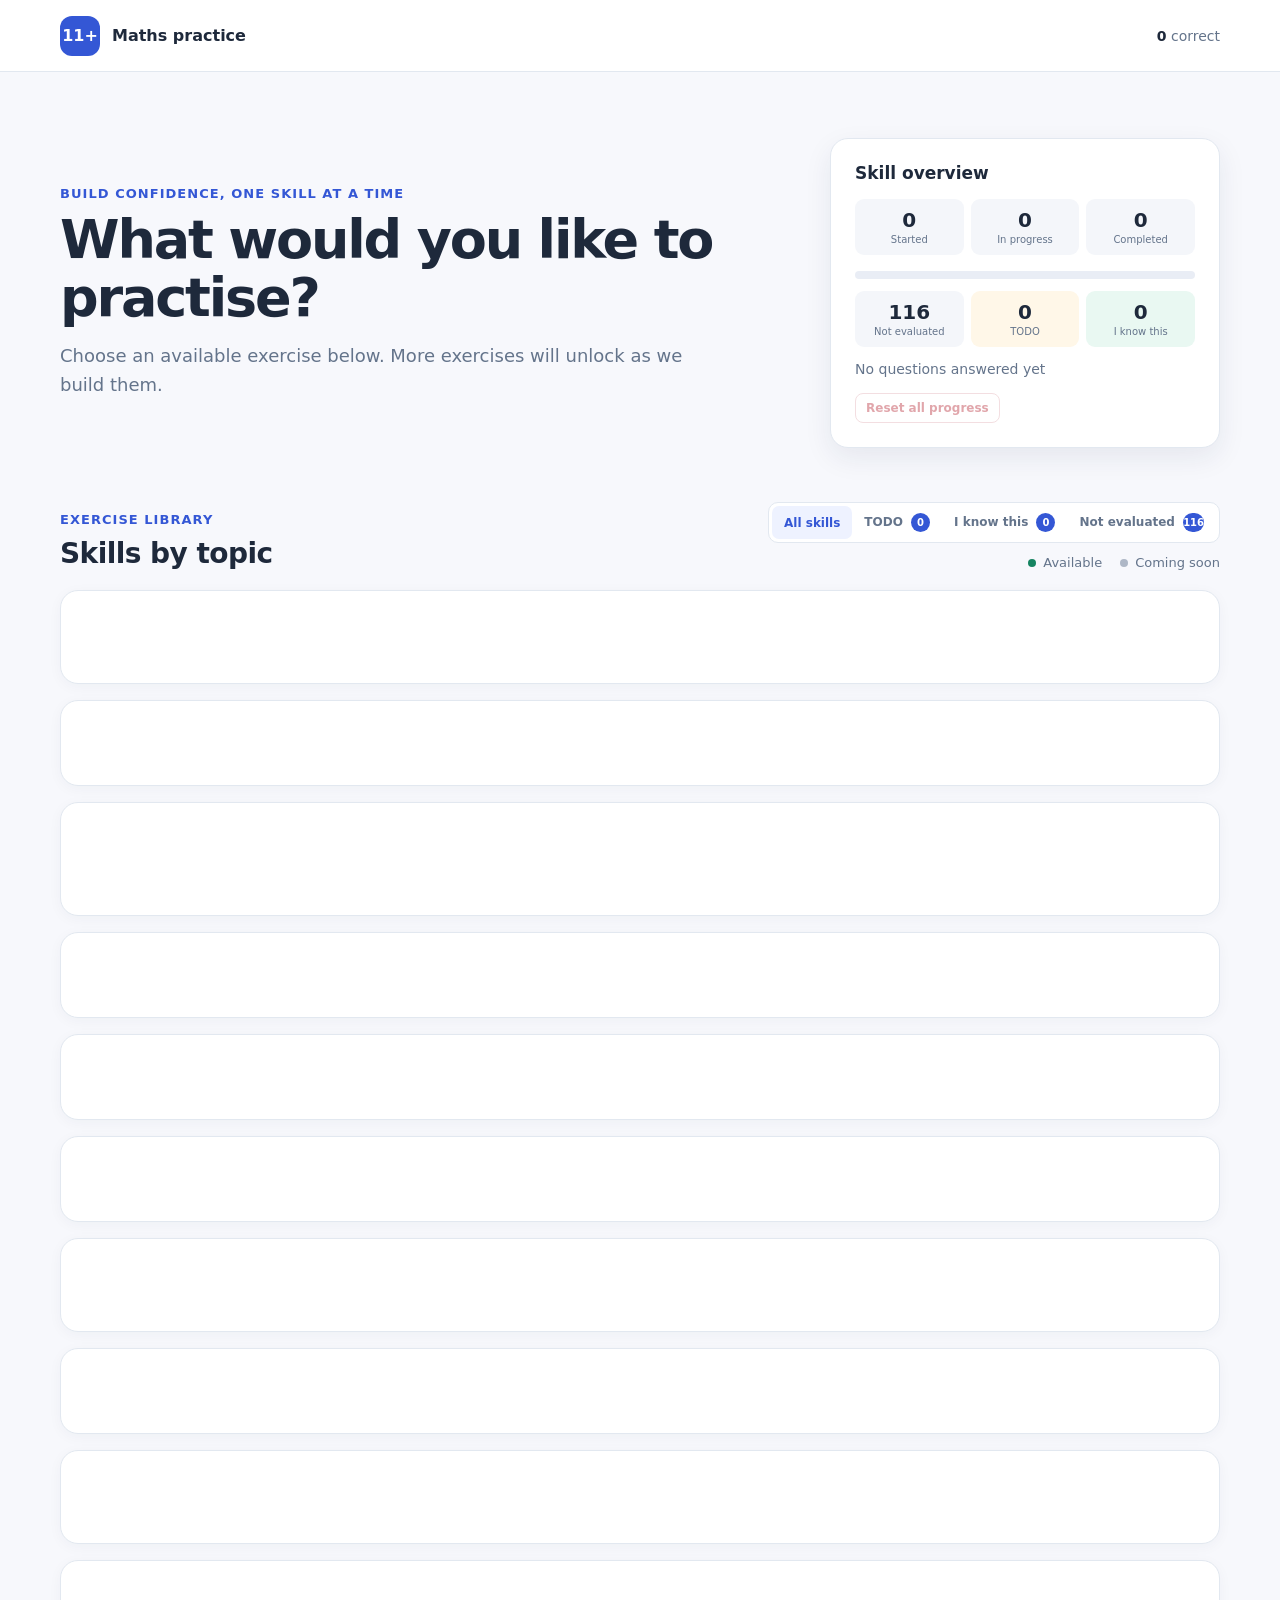
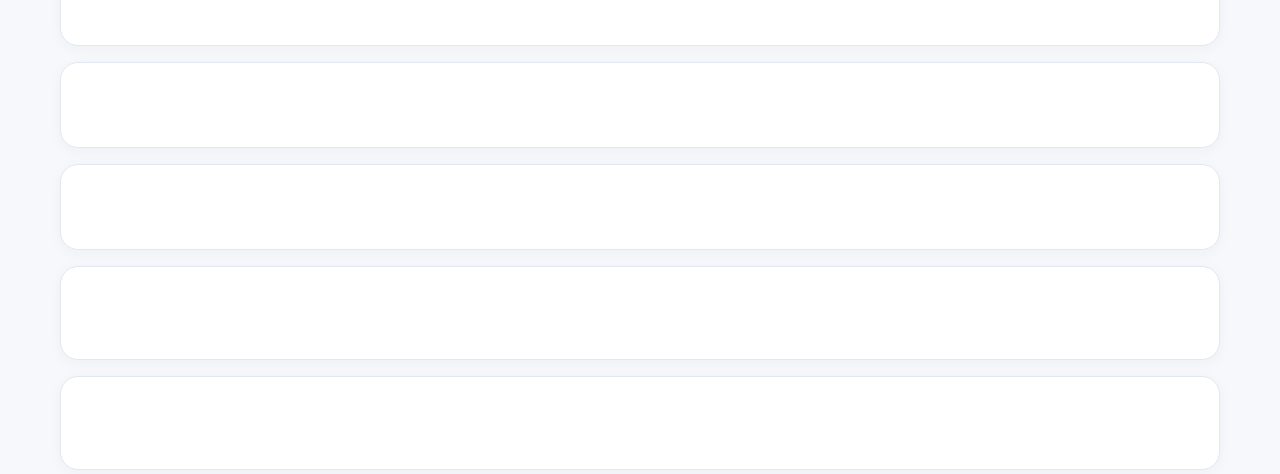
==== index.html @ 4a26121d "more layout" ====
<!doctype html>
<html lang="en">
  <head>
    <meta charset="UTF-8" />
    <meta name="viewport" content="width=device-width, initial-scale=1.0" />
    <meta name="description" content="Friendly, focused 11+ maths practice." />
    <title>Eleven Plus Maths</title>
    <link rel="stylesheet" href="styles.css" />
  </head>
  <body>
    <header class="site-header">
      <a class="brand" href="#" aria-label="Eleven Plus Maths home">
        <span class="brand-mark" aria-hidden="true">11+</span>
        <span>Maths practice</span>
      </a>
      <div class="header-score" aria-label="Your overall score">
        <span id="header-correct">0</span> correct
      </div>
    </header>

    <main id="catalogue-view">
      <section class="hero">
        <div>
          <p class="eyebrow">Build confidence, one skill at a time</p>
          <h1>What would you like to practise?</h1>
          <p class="hero-copy">Choose an available exercise below. More exercises will unlock as we build them.</p>
        </div>
        <div class="progress-panel" aria-label="Overall skill summary">
          <h2>Skill overview</h2>
          <div class="summary-grid practice-summary">
            <span><strong id="skills-started">0</strong><small>Started</small></span>
            <span><strong id="skills-in-progress">0</strong><small>In progress</small></span>
            <span><strong id="skills-completed">0</strong><small>Completed</small></span>
          </div>
          <div class="progress-track"><span id="overall-progress"></span></div>
          <div class="summary-grid evaluation-summary">
            <span><strong id="skills-not-evaluated">0</strong><small>Not evaluated</small></span>
            <span><strong id="skills-todo">0</strong><small>TODO</small></span>
            <span><strong id="skills-known">0</strong><small>I know this</small></span>
          </div>
          <p id="question-summary">No questions answered yet</p>
          <button id="reset-all-button" class="reset-button reset-all" type="button">Reset all progress</button>
        </div>
      </section>

      <section class="catalogue-heading">
        <div>
          <p class="eyebrow">Exercise library</p>
          <h2>Skills by topic</h2>
        </div>
        <div class="catalogue-tools">
          <div class="skill-filter" role="group" aria-label="Filter skills">
            <button class="active" data-filter="all" type="button">All skills</button>
            <button data-filter="todo" type="button">TODO <span id="todo-count">0</span></button>
            <button data-filter="known" type="button">I know this <span id="known-count">0</span></button>
            <button data-filter="unmarked" type="button">Not evaluated <span id="unmarked-count">0</span></button>
          </div>
          <div class="legend" aria-label="Exercise status key">
            <span><i class="dot active"></i> Available</span>
            <span><i class="dot inactive"></i> Coming soon</span>
          </div>
        </div>
      </section>

      <div id="topic-list" class="topic-list" aria-live="polite">
        <p class="loading">Loading exercises…</p>
      </div>
    </main>

    <main id="diagnostic-view" class="practice-view" hidden>
      <button id="diagnostic-exit-button" class="back-button" type="button">← Exit skills check</button>
      <section class="practice-shell diagnostic-shell" data-difficulty="hard">
        <div class="diagnostic-test-header">
          <div>
            <p class="eyebrow">Maths skills check</p>
            <h1 id="diagnostic-topic-title"></h1>
          </div>
          <strong id="diagnostic-overall-progress"></strong>
        </div>
        <div class="progress-track diagnostic-progress"><span id="diagnostic-progress-bar"></span></div>
        <div class="diagnostic-section-meta">
          <span id="diagnostic-section-progress"></span>
          <button id="diagnostic-skip-section" class="text-button" type="button">Finish topic early →</button>
        </div>
        <div id="diagnostic-question-card" class="question-card">
          <p id="diagnostic-skill-name" class="question-label"></p>
          <h2 id="diagnostic-question-prompt"></h2>
          <div id="diagnostic-question-visual" class="question-visual" hidden></div>
          <div id="diagnostic-answer-options" class="answer-options"></div>
          <fieldset class="diagnostic-evaluation">
            <legend>My assessment</legend>
            <label><input type="radio" name="diagnostic-evaluation" value="unmarked"> Not evaluated</label>
            <label><input type="radio" name="diagnostic-evaluation" value="todo"> I need to practise this</label>
            <label><input type="radio" name="diagnostic-evaluation" value="known"> I know this already</label>
          </fieldset>
          <div id="diagnostic-feedback" class="feedback" role="status" aria-live="polite" hidden></div>
          <div class="diagnostic-question-actions">
            <button id="diagnostic-skip-question" class="secondary-button" type="button">Skip question</button>
            <button id="diagnostic-next-question" class="primary-button" type="button" hidden>Next question →</button>
          </div>
        </div>
        <div id="diagnostic-complete" class="diagnostic-complete" hidden>
          <p class="eyebrow">Skills check complete</p>
          <h2>Now you know what to work on.</h2>
          <p id="diagnostic-result-summary"></p>
          <button id="diagnostic-finish-button" class="primary-button" type="button">View this topic →</button>
        </div>
      </section>
    </main>

    <main id="practice-view" class="practice-view" hidden>
      <button id="back-button" class="back-button" type="button">← All exercises</button>
      <section class="practice-shell">
        <div class="practice-meta">
          <div class="practice-context">
            <span id="practice-topic" class="topic-pill"></span>
            <span id="difficulty-indicator" class="difficulty-indicator" aria-label="Current difficulty">
              <i></i><i></i><i></i>
            </span>
          </div>
          <span id="practice-score"></span>
        </div>
        <h1 id="practice-title"></h1>
        <div class="skill-progress" aria-label="Skill completion progress">
          <div class="skill-progress-label">
            <strong>Skill progress</strong>
            <span id="practice-points">0 / 100 points</span>
          </div>
          <div class="skill-progress-track">
            <span id="practice-progress-bar"></span>
          </div>
        </div>
        <div class="question-card">
          <p class="question-label">Choose one answer</p>
          <h2 id="question-prompt"></h2>
          <div id="question-visual" class="question-visual" hidden></div>
          <div id="answer-options" class="answer-options"></div>
          <div id="feedback" class="feedback" role="status" aria-live="polite" hidden></div>
          <button id="next-button" class="primary-button" type="button" hidden>Next question →</button>
        </div>
      </section>
    </main>

    <dialog id="archetype-dialog" class="archetype-dialog" aria-labelledby="archetype-dialog-title">
      <div class="dialog-header">
        <div>
          <p class="eyebrow">Developer view</p>
          <h2 id="archetype-dialog-title">Question types</h2>
          <p id="archetype-dialog-description"></p>
        </div>
        <button id="close-dialog" class="close-button" type="button" aria-label="Close question types">×</button>
      </div>
      <div id="archetype-list" class="archetype-list"></div>
    </dialog>

    <template id="topic-template">
      <section class="topic-section">
        <button class="topic-header" type="button" aria-expanded="false">
          <span class="topic-icon" aria-hidden="true"></span>
          <span class="topic-heading"><strong></strong><small></small></span>
          <span class="topic-count"></span>
          <span class="chevron" aria-hidden="true">⌃</span>
        </button>
        <div class="topic-content">
          <div class="topic-dashboard">
            <div class="topic-summary" aria-label="Topic skill summary"></div>
            <div class="topic-test-controls">
              <label>Difficulty
                <select class="topic-test-difficulty">
                  <option value="hard" selected>Hard</option>
                  <option value="medium">Medium</option>
                  <option value="easy">Easy</option>
                </select>
              </label>
              <button class="topic-test-button" type="button">Check this topic →</button>
            </div>
          </div>
          <div class="exercise-grid"></div>
        </div>
      </section>
    </template>

    <script type="module" src="app.js"></script>
  </body>
</html>
---- styles.css ----
:root {
  --ink: #1e293b;
  --muted: #64748b;
  --line: #e2e8f0;
  --paper: #ffffff;
  --background: #f7f8fc;
  --blue: #3457d5;
  --blue-dark: #2947b8;
  --blue-pale: #eef2ff;
  --green: #168461;
  --green-pale: #e9f8f2;
  --amber: #a75d09;
  --amber-pale: #fff7e8;
  --red: #bd3b47;
  --shadow: 0 10px 28px rgba(28, 42, 76, 0.08);
}

* { box-sizing: border-box; }

body {
  margin: 0;
  color: var(--ink);
  background: var(--background);
  font-family: Inter, ui-sans-serif, system-ui, -apple-system, BlinkMacSystemFont, "Segoe UI", sans-serif;
}

button { font: inherit; }

.site-header {
  height: 72px;
  padding: 0 max(24px, calc((100% - 1160px) / 2));
  display: flex;
  align-items: center;
  justify-content: space-between;
  background: var(--paper);
  border-bottom: 1px solid var(--line);
}

.brand { display: flex; align-items: center; gap: 12px; color: var(--ink); text-decoration: none; font-weight: 750; }
.brand-mark { display: grid; place-items: center; width: 40px; height: 40px; border-radius: 12px; background: var(--blue); color: white; }
.header-score { color: var(--muted); font-size: 14px; }
.header-score span { color: var(--ink); font-weight: 750; }

#catalogue-view, .practice-view { width: min(1160px, calc(100% - 40px)); margin: 0 auto; }

.hero { display: grid; grid-template-columns: 1fr 390px; gap: 54px; padding: 66px 0 54px; align-items: center; }
.eyebrow { margin: 0 0 10px; color: var(--blue); font-weight: 750; font-size: 13px; letter-spacing: .08em; text-transform: uppercase; }
h1, h2, p { margin-top: 0; }
.hero h1 { margin-bottom: 16px; max-width: 700px; font-size: clamp(36px, 5vw, 54px); line-height: 1.06; letter-spacing: -.04em; }
.hero-copy { margin-bottom: 0; max-width: 650px; color: var(--muted); font-size: 18px; line-height: 1.6; }

.progress-panel { padding: 24px; background: var(--paper); border: 1px solid var(--line); border-radius: 18px; box-shadow: var(--shadow); }
.progress-panel h2 { margin-bottom: 16px; font-size: 17px; }
.summary-grid { display: grid; grid-template-columns: repeat(3, 1fr); gap: 7px; }
.summary-grid span { min-width: 0; padding: 9px 5px; display: grid; gap: 2px; text-align: center; border-radius: 9px; background: #f4f6fa; }
.summary-grid strong { font-size: 20px; }
.summary-grid small { color: var(--muted); font-size: 10px; line-height: 1.2; }
.evaluation-summary { margin: 12px 0 14px; }
.evaluation-summary span:nth-child(2) { background: var(--amber-pale); }
.evaluation-summary span:nth-child(3) { background: var(--green-pale); }
.progress-number { display: flex; align-items: baseline; gap: 8px; }
.progress-number strong { font-size: 32px; }
.progress-number span, .progress-panel p { color: var(--muted); font-size: 14px; }
.progress-track { height: 8px; margin: 16px 0 12px; overflow: hidden; background: #e9edf5; border-radius: 99px; }
.progress-track span { display: block; width: 0; height: 100%; background: var(--blue); border-radius: inherit; transition: width .3s ease; }
.progress-panel p { margin: 0; }
.reset-button { padding: 7px 10px; border: 1px solid #e6b8bd; border-radius: 8px; color: var(--red); background: white; font-size: 12px; font-weight: 700; cursor: pointer; }
.reset-button:hover:not(:disabled) { border-color: var(--red); background: #fff1f2; }
.reset-button:disabled { opacity: .45; cursor: not-allowed; }
.reset-all { margin-top: 16px; }

.catalogue-heading { display: flex; justify-content: space-between; align-items: end; padding-bottom: 20px; }
.catalogue-heading h2 { margin: 0; font-size: 28px; letter-spacing: -.02em; }
.catalogue-tools { display: grid; justify-items: end; gap: 12px; }
.skill-filter { display: flex; padding: 3px; border: 1px solid var(--line); border-radius: 10px; background: white; }
.skill-filter button { padding: 7px 12px; border: 0; border-radius: 7px; color: var(--muted); background: transparent; font-size: 12px; font-weight: 750; cursor: pointer; }
.skill-filter button.active { color: var(--blue); background: var(--blue-pale); }
.skill-filter span { display: inline-grid; min-width: 19px; height: 19px; margin-left: 4px; place-items: center; border-radius: 99px; color: white; background: var(--blue); font-size: 10px; }
.legend { display: flex; gap: 18px; color: var(--muted); font-size: 13px; }
.legend span { display: flex; gap: 7px; align-items: center; }
.dot { width: 8px; height: 8px; border-radius: 50%; }
.dot.active { background: var(--green); }
.dot.inactive { background: #aeb7c6; }

.topic-list { display: grid; gap: 16px; padding-bottom: 72px; }
.topic-section { overflow: hidden; content-visibility: auto; contain-intrinsic-size: auto 420px; background: var(--paper); border: 1px solid var(--line); border-radius: 18px; box-shadow: 0 3px 14px rgba(28, 42, 76, .04); }
.topic-header { width: 100%; min-height: 84px; padding: 18px 22px; border: 0; display: grid; grid-template-columns: 46px 1fr auto 24px; gap: 14px; align-items: center; text-align: left; color: inherit; background: transparent; cursor: pointer; }
.topic-header:hover { background: #fbfcff; }
.topic-icon { display: grid; place-items: center; width: 44px; height: 44px; border-radius: 13px; background: var(--topic-pale); color: var(--topic-color); font-weight: 800; }
.topic-heading { display: grid; gap: 4px; }
.topic-heading strong { font-size: 17px; }
.topic-heading small { color: var(--muted); white-space: nowrap; text-overflow: ellipsis; overflow: hidden; max-width: 700px; }
.topic-count { padding: 6px 10px; border-radius: 99px; color: var(--muted); background: #f1f4f8; font-size: 12px; font-weight: 700; }
.chevron { color: var(--muted); transition: transform .2s; }
.topic-header[aria-expanded="false"] .chevron { transform: rotate(180deg); }
.topic-header[aria-expanded="false"] + .topic-content { display: none; }

.topic-dashboard { margin: 0 22px 16px 82px; padding: 14px; display: flex; justify-content: space-between; gap: 18px; align-items: center; border: 1px solid var(--line); border-radius: 12px; background: #fafbfe; }
.topic-summary { flex: 1; display: grid; grid-template-columns: repeat(6, minmax(62px, 1fr)); gap: 6px; }
.topic-summary span { padding: 7px 4px; display: grid; gap: 2px; text-align: center; border-radius: 8px; background: white; }
.topic-summary strong { font-size: 17px; }
.topic-summary small { color: var(--muted); font-size: 9px; line-height: 1.15; }
.topic-test-controls { flex: 0 0 auto; display: flex; align-items: end; gap: 8px; }
.topic-test-controls label { display: grid; gap: 3px; color: var(--muted); font-size: 10px; font-weight: 750; }
.topic-test-difficulty { padding: 8px 28px 8px 9px; border: 1px solid var(--line); border-radius: 8px; color: var(--ink); background: white; font: inherit; font-size: 12px; }
.topic-test-button { padding: 9px 12px; border: 0; border-radius: 8px; color: white; background: var(--blue); font-size: 12px; font-weight: 800; cursor: pointer; }
.topic-test-button:hover:not(:disabled) { background: var(--blue-dark); }
.topic-test-button:disabled { opacity: .45; cursor: not-allowed; }

.exercise-grid { display: grid; grid-template-columns: repeat(2, minmax(0, 1fr)); gap: 12px; padding: 4px 22px 22px 82px; }
.exercise-card { width: 100%; min-height: 126px; padding: 18px; position: relative; border: 1px solid var(--line); border-radius: 14px; background: var(--paper); text-align: left; }
.exercise-card.available { border-color: #bfcaf5; background: linear-gradient(145deg, white, #f7f8ff); }
.exercise-card.available:hover { transform: translateY(-2px); border-color: var(--blue); box-shadow: 0 8px 20px rgba(52, 87, 213, .10); }
.exercise-card.inactive { color: #7d8796; background: #fafbfc; }
.exercise-card h3 { margin: 8px 34px 7px 0; font-size: 16px; }
.exercise-card p { margin: 0; color: var(--muted); font-size: 13px; line-height: 1.45; }
.card-progress { margin-top: 15px; }
.card-progress-label { display: flex; justify-content: space-between; margin-bottom: 6px; color: var(--muted); font-size: 11px; font-weight: 700; }
.card-progress-track, .skill-progress-track { height: 7px; overflow: hidden; border-radius: 99px; background: #e6eaf2; }
.card-progress-track span, .skill-progress-track span { display: block; height: 100%; border-radius: inherit; background: var(--blue); transition: width .3s ease; }
.exercise-card.completed .card-progress-track span { background: var(--green); }
.exercise-card.todo { border-color: #e7b35f; box-shadow: inset 4px 0 #d58b1d; }
.exercise-card.known { border-color: #8dd5bd; box-shadow: inset 4px 0 var(--green); }
.status { display: inline-flex; padding: 4px 8px; border-radius: 99px; font-size: 11px; font-weight: 800; letter-spacing: .02em; text-transform: uppercase; }
.status.not_attempted { color: var(--blue); background: var(--blue-pale); }
.status.in_progress { color: var(--amber); background: var(--amber-pale); }
.status.done, .status.mastered { color: var(--green); background: var(--green-pale); }
.status.inactive { color: #778190; background: #edf0f4; }
.card-arrow, .lock { position: absolute; right: 18px; top: 18px; color: var(--blue); font-weight: 800; }
.lock { color: #a2abb7; }
.card-actions { display: flex; flex-wrap: wrap; gap: 8px; margin-top: 15px; }
.card-action { padding: 8px 11px; border: 1px solid var(--line); border-radius: 9px; color: var(--muted); background: white; font-size: 12px; font-weight: 750; cursor: pointer; }
.card-action:hover { color: var(--blue); border-color: var(--blue); }
.card-action.practice { color: white; border-color: var(--blue); background: var(--blue); }
.card-action.practice:hover { color: white; background: var(--blue-dark); }
.card-action.reset { color: var(--red); border-color: #e6b8bd; }
.card-action.reset:hover:not(:disabled) { color: var(--red); border-color: var(--red); background: #fff1f2; }
.card-action.todo-action.selected { color: #8a4c05; border-color: #e7b35f; background: var(--amber-pale); }
.card-action.known-action.selected { color: var(--green); border-color: #8dd5bd; background: var(--green-pale); }
.card-action:disabled { opacity: .45; cursor: not-allowed; }

.practice-view { padding: 40px 0 80px; }
.back-button { padding: 8px 0; color: var(--muted); background: none; border: 0; cursor: pointer; }
.back-button:hover { color: var(--blue); }
.practice-shell { --difficulty-color: var(--green); width: min(720px, 100%); margin: 30px auto; }
.practice-meta { display: flex; justify-content: space-between; align-items: center; color: var(--muted); font-size: 14px; }
.practice-context { display: flex; align-items: center; gap: 10px; }
.topic-pill { padding: 6px 10px; border-radius: 99px; color: var(--difficulty-color); background: color-mix(in srgb, var(--difficulty-color) 11%, white); font-weight: 700; }
.difficulty-indicator { display: flex; gap: 4px; align-items: end; height: 18px; }
.difficulty-indicator i { display: block; width: 6px; border-radius: 4px; background: #dce1e9; }
.difficulty-indicator i:nth-child(1) { height: 7px; }
.difficulty-indicator i:nth-child(2) { height: 11px; }
.difficulty-indicator i:nth-child(3) { height: 16px; }
.difficulty-indicator[data-level="easy"] i:nth-child(1),
.difficulty-indicator[data-level="medium"] i:nth-child(-n+2),
.difficulty-indicator[data-level="hard"] i { background: var(--difficulty-color); }
.practice-shell[data-difficulty="easy"] { --difficulty-color: #168461; }
.practice-shell[data-difficulty="medium"] { --difficulty-color: #c06a18; }
.practice-shell[data-difficulty="hard"] { --difficulty-color: #8b4abb; }
.practice-shell > h1 { margin: 14px 0 24px; font-size: 36px; letter-spacing: -.03em; }
.skill-progress { margin: -8px 0 24px; padding: 18px 20px; border: 1px solid var(--line); border-radius: 14px; background: white; }
.skill-progress-label { display: flex; justify-content: space-between; margin-bottom: 10px; font-size: 14px; }
.skill-progress-label span { color: var(--muted); }
.skill-progress-track { height: 10px; }
.skill-progress-track span { width: 0; background: var(--difficulty-color); }
.question-card { padding: clamp(24px, 5vw, 42px); background: white; border: 1px solid var(--line); border-top: 4px solid var(--difficulty-color); border-radius: 22px; box-shadow: var(--shadow); }
.question-label { color: var(--muted); font-size: 12px; font-weight: 800; letter-spacing: .08em; text-transform: uppercase; }
.question-card h2 { margin: 10px 0 28px; font-size: clamp(23px, 4vw, 31px); line-height: 1.35; }
.question-visual { margin: -4px 0 28px; padding: 16px 12px 8px; overflow-x: auto; border: 1px solid var(--line); border-radius: 14px; background: #fbfcff; }
.question-visual svg { display: block; width: 100%; min-width: 480px; height: auto; }
.visual-table { width: 100%; border-collapse: collapse; color: var(--ink); background: white; }
.visual-table th, .visual-table td { padding: 10px 12px; border: 1px solid #cfd7e5; text-align: center; }
.visual-table th { color: #263758; background: #eef2ff; font-weight: 800; }
.pictogram { display: grid; gap: 10px; padding: 4px 8px; }
.pictogram-row { display: grid; grid-template-columns: minmax(90px, 1fr) 3fr; align-items: center; gap: 14px; }
.pictogram-row span { color: var(--blue); font-size: 23px; letter-spacing: 5px; }
.pictogram-key { margin: 5px 0 0; color: var(--muted); font-size: 13px; }
.answer-options { display: grid; gap: 10px; }
.answer-button { width: 100%; padding: 15px 17px; display: flex; align-items: center; gap: 14px; text-align: left; color: var(--ink); border: 1px solid var(--line); border-radius: 12px; background: white; cursor: pointer; }
.answer-button:hover:not(:disabled) { border-color: var(--blue); background: var(--blue-pale); }
.answer-letter { display: grid; flex: 0 0 30px; height: 30px; place-items: center; border-radius: 8px; background: #f0f3f8; font-weight: 800; font-size: 13px; }
.answer-button.correct { border-color: var(--green); background: var(--green-pale); }
.answer-button.wrong { border-color: var(--red); background: #fff1f2; }
.feedback { margin-top: 20px; padding: 14px 16px; border-radius: 11px; font-weight: 700; }
.feedback.correct { color: var(--green); background: var(--green-pale); }
.feedback.wrong { color: var(--red); background: #fff1f2; }
.primary-button { width: 100%; margin-top: 14px; padding: 15px; border: 0; border-radius: 11px; color: white; background: var(--blue); font-weight: 800; cursor: pointer; }
.primary-button:hover { background: var(--blue-dark); }
.secondary-button, .text-button { border: 1px solid var(--line); color: var(--muted); background: white; font-weight: 750; cursor: pointer; }
.secondary-button { width: 100%; margin-top: 14px; padding: 14px; border-radius: 11px; }
.secondary-button:hover, .text-button:hover { color: var(--blue); border-color: var(--blue); }
.text-button { padding: 7px 9px; border-radius: 8px; font-size: 12px; }
.diagnostic-test-header { margin: 14px 0 8px; display: flex; justify-content: space-between; align-items: end; }
.diagnostic-test-header h1 { margin: 0; font-size: 34px; }
.diagnostic-test-header > strong { color: var(--muted); font-size: 14px; }
.diagnostic-progress { margin: 16px 0 10px; }
.diagnostic-section-meta { margin-bottom: 22px; display: flex; justify-content: space-between; align-items: center; color: var(--muted); font-size: 13px; }
.diagnostic-evaluation { margin-top: 18px; padding: 13px 15px; display: flex; flex-wrap: wrap; gap: 10px 18px; border: 1px solid var(--line); border-radius: 11px; color: var(--muted); background: #fafbfc; }
.diagnostic-evaluation legend { padding: 0 5px; color: var(--ink); font-size: 12px; font-weight: 800; }
.diagnostic-evaluation label { display: flex; align-items: center; gap: 6px; cursor: pointer; font-size: 13px; }
.diagnostic-evaluation input { accent-color: var(--blue); }
.diagnostic-question-actions .primary-button { margin-top: 14px; }
.diagnostic-complete { padding: 42px; text-align: center; border: 1px solid var(--line); border-radius: 20px; background: white; box-shadow: var(--shadow); }
.diagnostic-complete p:not(.eyebrow) { color: var(--muted); line-height: 1.6; }
.error, .loading, .empty-filter { padding: 30px; color: var(--muted); text-align: center; }
.empty-filter { border: 1px dashed #cbd4e2; border-radius: 14px; background: white; }

.archetype-dialog { width: min(720px, calc(100% - 28px)); max-height: min(760px, calc(100vh - 40px)); padding: 0; color: var(--ink); border: 0; border-radius: 20px; box-shadow: 0 24px 80px rgba(16, 24, 40, .25); }
.archetype-dialog::backdrop { background: rgba(20, 29, 48, .55); backdrop-filter: blur(3px); }
.dialog-header { padding: 26px 28px 22px; display: flex; justify-content: space-between; gap: 20px; border-bottom: 1px solid var(--line); }
.dialog-header h2 { margin-bottom: 7px; font-size: 26px; }
.dialog-header p:last-child { margin: 0; color: var(--muted); }
.close-button { flex: 0 0 38px; height: 38px; border: 1px solid var(--line); border-radius: 10px; color: var(--muted); background: white; font-size: 25px; line-height: 1; cursor: pointer; }
.archetype-list { padding: 20px 28px 28px; display: grid; gap: 12px; overflow-y: auto; }
.archetype-item { padding: 17px; border: 1px solid var(--line); border-radius: 13px; }
.archetype-item-header { display: flex; justify-content: space-between; gap: 12px; align-items: start; }
.archetype-item h3 { margin: 0 0 7px; font-size: 16px; }
.archetype-item p { margin: 0; color: var(--muted); font-size: 13px; line-height: 1.5; }
.archetype-meta { margin-top: 13px; display: flex; flex-wrap: wrap; gap: 6px; }
.meta-badge { padding: 4px 7px; border-radius: 7px; color: var(--muted); background: #f0f3f7; font-size: 11px; font-weight: 750; }
.meta-badge.ready { color: var(--green); background: var(--green-pale); }
.try-type { flex: 0 0 auto; padding: 8px 10px; border: 0; border-radius: 8px; color: white; background: var(--blue); font-size: 12px; font-weight: 750; cursor: pointer; }
.try-type:hover { background: var(--blue-dark); }

@media (max-width: 760px) {
  .site-header { height: 64px; padding: 0 20px; }
  #catalogue-view, .practice-view { width: min(100% - 28px, 1160px); }
  .hero { grid-template-columns: 1fr; gap: 28px; padding: 44px 0; }
  .catalogue-heading { display: block; }
  .catalogue-tools { margin-top: 16px; justify-items: start; }
  .legend { margin-top: 16px; }
  .topic-header { grid-template-columns: 44px 1fr 20px; padding: 16px; }
  .topic-heading small, .topic-count { display: none; }
  .exercise-grid { grid-template-columns: 1fr; padding: 2px 14px 16px; }
  .topic-dashboard { margin: 0 14px 14px; display: grid; }
  .topic-summary { grid-template-columns: repeat(3, 1fr); }
  .topic-test-controls { justify-content: space-between; }
}

@media (prefers-reduced-motion: reduce) { * { scroll-behavior: auto !important; transition: none !important; } }
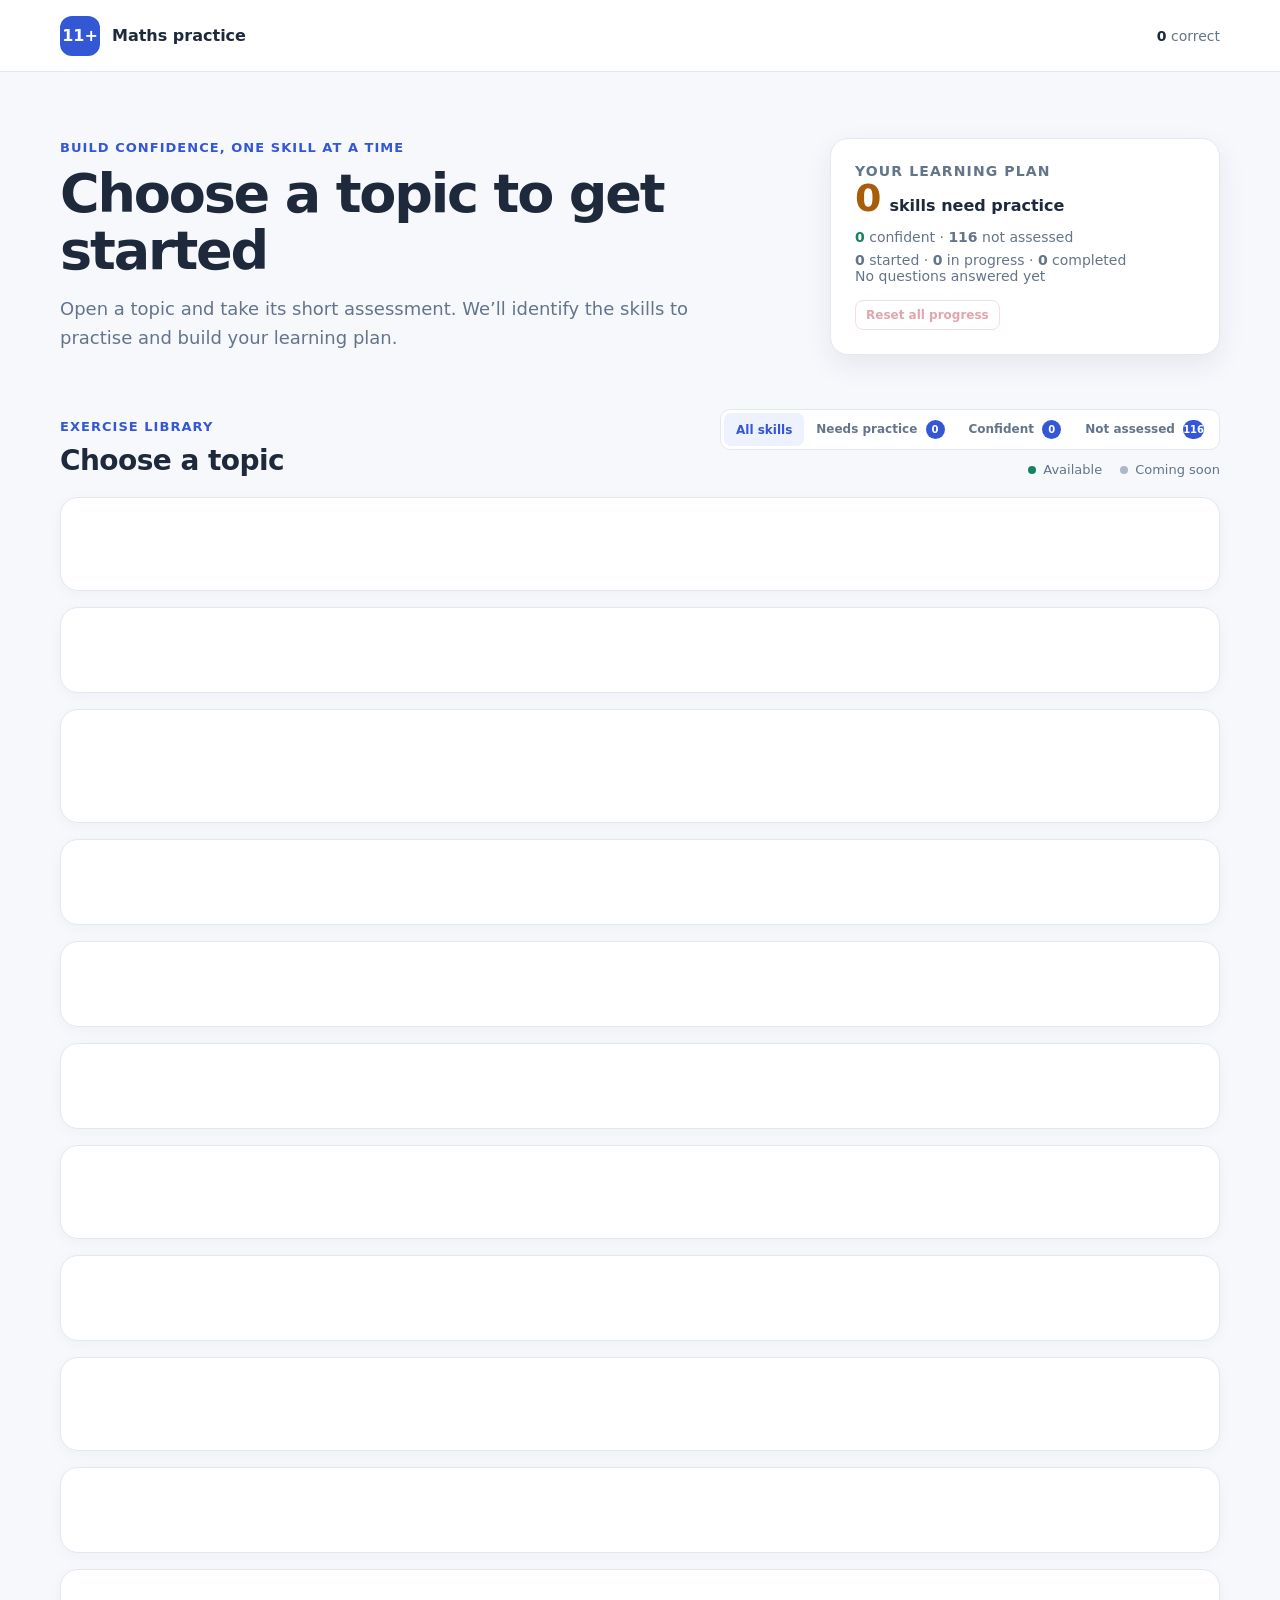
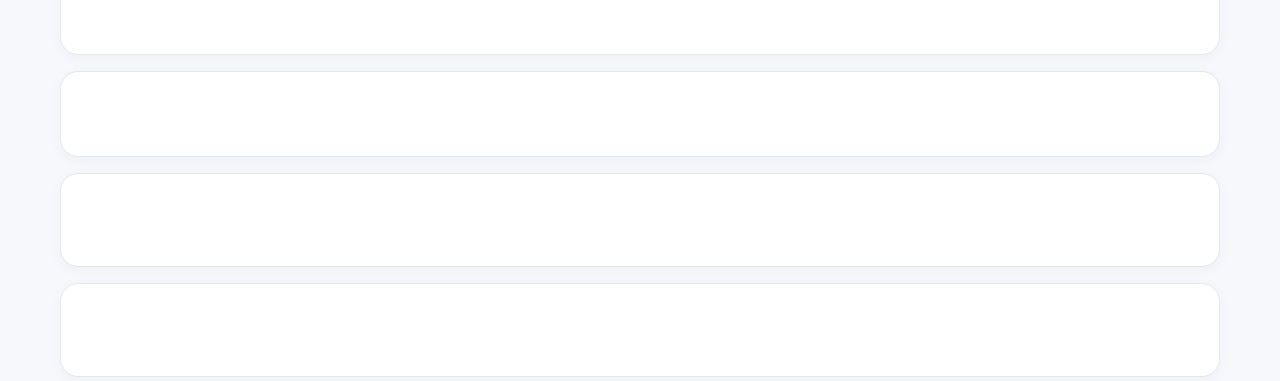
==== commit 31e95901: "added geometry skill" ====
--- a/index.html
+++ b/index.html
@@ -22,22 +22,14 @@
       <section class="hero">
         <div>
           <p class="eyebrow">Build confidence, one skill at a time</p>
-          <h1>What would you like to practise?</h1>
-          <p class="hero-copy">Choose an available exercise below. More exercises will unlock as we build them.</p>
+          <h1>Choose a topic to get started</h1>
+          <p class="hero-copy">Open a topic and take its short assessment. We’ll identify the skills to practise and build your learning plan.</p>
         </div>
         <div class="progress-panel" aria-label="Overall skill summary">
-          <h2>Skill overview</h2>
-          <div class="summary-grid practice-summary">
-            <span><strong id="skills-started">0</strong><small>Started</small></span>
-            <span><strong id="skills-in-progress">0</strong><small>In progress</small></span>
-            <span><strong id="skills-completed">0</strong><small>Completed</small></span>
-          </div>
-          <div class="progress-track"><span id="overall-progress"></span></div>
-          <div class="summary-grid evaluation-summary">
-            <span><strong id="skills-not-evaluated">0</strong><small>Not evaluated</small></span>
-            <span><strong id="skills-todo">0</strong><small>TODO</small></span>
-            <span><strong id="skills-known">0</strong><small>I know this</small></span>
-          </div>
+          <p class="eyebrow">Your learning plan</p>
+          <div class="plan-primary"><strong id="skills-todo">0</strong><span>skills need practice</span></div>
+          <p class="evaluation-overview"><strong id="skills-known">0</strong> confident · <strong id="skills-not-evaluated">0</strong> not assessed</p>
+          <p class="practice-overview"><strong id="skills-started">0</strong> started · <strong id="skills-in-progress">0</strong> in progress · <strong id="skills-completed">0</strong> completed</p>
           <p id="question-summary">No questions answered yet</p>
           <button id="reset-all-button" class="reset-button reset-all" type="button">Reset all progress</button>
         </div>
@@ -46,14 +38,14 @@
       <section class="catalogue-heading">
         <div>
           <p class="eyebrow">Exercise library</p>
-          <h2>Skills by topic</h2>
+          <h2>Choose a topic</h2>
         </div>
         <div class="catalogue-tools">
           <div class="skill-filter" role="group" aria-label="Filter skills">
             <button class="active" data-filter="all" type="button">All skills</button>
-            <button data-filter="todo" type="button">TODO <span id="todo-count">0</span></button>
-            <button data-filter="known" type="button">I know this <span id="known-count">0</span></button>
-            <button data-filter="unmarked" type="button">Not evaluated <span id="unmarked-count">0</span></button>
+            <button data-filter="todo" type="button">Needs practice <span id="todo-count">0</span></button>
+            <button data-filter="known" type="button">Confident <span id="known-count">0</span></button>
+            <button data-filter="unmarked" type="button">Not assessed <span id="unmarked-count">0</span></button>
           </div>
           <div class="legend" aria-label="Exercise status key">
             <span><i class="dot active"></i> Available</span>
@@ -68,11 +60,11 @@
     </main>
 
     <main id="diagnostic-view" class="practice-view" hidden>
-      <button id="diagnostic-exit-button" class="back-button" type="button">← Exit skills check</button>
+      <button id="diagnostic-exit-button" class="back-button" type="button">← Exit assessment</button>
       <section class="practice-shell diagnostic-shell" data-difficulty="hard">
         <div class="diagnostic-test-header">
           <div>
-            <p class="eyebrow">Maths skills check</p>
+            <p class="eyebrow">Topic assessment</p>
             <h1 id="diagnostic-topic-title"></h1>
           </div>
           <strong id="diagnostic-overall-progress"></strong>
@@ -89,9 +81,9 @@
           <div id="diagnostic-answer-options" class="answer-options"></div>
           <fieldset class="diagnostic-evaluation">
             <legend>My assessment</legend>
-            <label><input type="radio" name="diagnostic-evaluation" value="unmarked"> Not evaluated</label>
-            <label><input type="radio" name="diagnostic-evaluation" value="todo"> I need to practise this</label>
-            <label><input type="radio" name="diagnostic-evaluation" value="known"> I know this already</label>
+            <label><input type="radio" name="diagnostic-evaluation" value="unmarked"> Not assessed</label>
+            <label><input type="radio" name="diagnostic-evaluation" value="todo"> Needs practice</label>
+            <label><input type="radio" name="diagnostic-evaluation" value="known"> Confident</label>
           </fieldset>
           <div id="diagnostic-feedback" class="feedback" role="status" aria-live="polite" hidden></div>
           <div class="diagnostic-question-actions">
@@ -163,16 +155,17 @@
         </button>
         <div class="topic-content">
           <div class="topic-dashboard">
-            <div class="topic-summary" aria-label="Topic skill summary"></div>
-            <div class="topic-test-controls">
-              <label>Difficulty
-                <select class="topic-test-difficulty">
-                  <option value="hard" selected>Hard</option>
-                  <option value="medium">Medium</option>
-                  <option value="easy">Easy</option>
-                </select>
-              </label>
-              <button class="topic-test-button" type="button">Check this topic →</button>
+            <div class="topic-workflow-card assessment-step">
+              <p class="step-label">Step 1 · Assess</p>
+              <h3>Find out what to practise</h3>
+              <p class="topic-assessment-copy"></p>
+              <button class="topic-test-button" type="button">Start assessment →</button>
+            </div>
+            <div class="topic-workflow-card practice-step">
+              <p class="step-label">Step 2 · Practise</p>
+              <h3 class="topic-plan-title"></h3>
+              <p class="topic-plan-copy"></p>
+              <button class="topic-practice-button" type="button">Practise recommended skill →</button>
             </div>
           </div>
           <div class="exercise-grid"></div>
--- a/styles.css
+++ b/styles.css
@@ -50,14 +50,12 @@
 .hero-copy { margin-bottom: 0; max-width: 650px; color: var(--muted); font-size: 18px; line-height: 1.6; }
 
 .progress-panel { padding: 24px; background: var(--paper); border: 1px solid var(--line); border-radius: 18px; box-shadow: var(--shadow); }
-.progress-panel h2 { margin-bottom: 16px; font-size: 17px; }
-.summary-grid { display: grid; grid-template-columns: repeat(3, 1fr); gap: 7px; }
-.summary-grid span { min-width: 0; padding: 9px 5px; display: grid; gap: 2px; text-align: center; border-radius: 9px; background: #f4f6fa; }
-.summary-grid strong { font-size: 20px; }
-.summary-grid small { color: var(--muted); font-size: 10px; line-height: 1.2; }
-.evaluation-summary { margin: 12px 0 14px; }
-.evaluation-summary span:nth-child(2) { background: var(--amber-pale); }
-.evaluation-summary span:nth-child(3) { background: var(--green-pale); }
+.plan-primary { display: flex; align-items: baseline; gap: 8px; }
+.plan-primary strong { color: var(--amber); font-size: 38px; line-height: 1; }
+.plan-primary span { font-weight: 750; }
+.evaluation-overview { margin-top: 12px !important; }
+.evaluation-overview strong:first-child { color: var(--green); }
+.practice-overview { margin-top: 7px !important; }
 .progress-number { display: flex; align-items: baseline; gap: 8px; }
 .progress-number strong { font-size: 32px; }
 .progress-number span, .progress-panel p { color: var(--muted); font-size: 14px; }
@@ -95,17 +93,18 @@
 .topic-header[aria-expanded="false"] .chevron { transform: rotate(180deg); }
 .topic-header[aria-expanded="false"] + .topic-content { display: none; }
 
-.topic-dashboard { margin: 0 22px 16px 82px; padding: 14px; display: flex; justify-content: space-between; gap: 18px; align-items: center; border: 1px solid var(--line); border-radius: 12px; background: #fafbfe; }
-.topic-summary { flex: 1; display: grid; grid-template-columns: repeat(6, minmax(62px, 1fr)); gap: 6px; }
-.topic-summary span { padding: 7px 4px; display: grid; gap: 2px; text-align: center; border-radius: 8px; background: white; }
-.topic-summary strong { font-size: 17px; }
-.topic-summary small { color: var(--muted); font-size: 9px; line-height: 1.15; }
-.topic-test-controls { flex: 0 0 auto; display: flex; align-items: end; gap: 8px; }
-.topic-test-controls label { display: grid; gap: 3px; color: var(--muted); font-size: 10px; font-weight: 750; }
-.topic-test-difficulty { padding: 8px 28px 8px 9px; border: 1px solid var(--line); border-radius: 8px; color: var(--ink); background: white; font: inherit; font-size: 12px; }
-.topic-test-button { padding: 9px 12px; border: 0; border-radius: 8px; color: white; background: var(--blue); font-size: 12px; font-weight: 800; cursor: pointer; }
+.topic-dashboard { margin: 0 22px 16px 82px; display: grid; grid-template-columns: 1fr 1fr; gap: 12px; }
+.topic-workflow-card { min-height: 168px; padding: 18px; display: flex; flex-direction: column; align-items: start; border: 1px solid var(--line); border-radius: 13px; background: #fafbfe; }
+.topic-workflow-card.assessment-step { border-color: #bdc9f5; background: var(--blue-pale); }
+.topic-workflow-card.practice-step { border-color: #d9dee8; background: white; }
+.step-label { margin-bottom: 7px; color: var(--blue); font-size: 10px; font-weight: 850; letter-spacing: .08em; text-transform: uppercase; }
+.topic-workflow-card h3 { margin: 0 0 7px; font-size: 17px; }
+.topic-workflow-card > p:not(.step-label) { margin-bottom: 14px; color: var(--muted); font-size: 12px; line-height: 1.45; }
+.topic-test-button, .topic-practice-button { margin-top: auto; padding: 9px 12px; border: 0; border-radius: 8px; color: white; background: var(--blue); font-size: 12px; font-weight: 800; cursor: pointer; }
 .topic-test-button:hover:not(:disabled) { background: var(--blue-dark); }
-.topic-test-button:disabled { opacity: .45; cursor: not-allowed; }
+.topic-practice-button { background: var(--green); }
+.topic-practice-button:hover:not(:disabled) { background: #116d50; }
+.topic-test-button:disabled, .topic-practice-button:disabled { opacity: .45; cursor: not-allowed; }
 
 .exercise-grid { display: grid; grid-template-columns: repeat(2, minmax(0, 1fr)); gap: 12px; padding: 4px 22px 22px 82px; }
 .exercise-card { width: 100%; min-height: 126px; padding: 18px; position: relative; border: 1px solid var(--line); border-radius: 14px; background: var(--paper); text-align: left; }
@@ -232,9 +231,7 @@
   .topic-header { grid-template-columns: 44px 1fr 20px; padding: 16px; }
   .topic-heading small, .topic-count { display: none; }
   .exercise-grid { grid-template-columns: 1fr; padding: 2px 14px 16px; }
-  .topic-dashboard { margin: 0 14px 14px; display: grid; }
-  .topic-summary { grid-template-columns: repeat(3, 1fr); }
-  .topic-test-controls { justify-content: space-between; }
+  .topic-dashboard { margin: 0 14px 14px; grid-template-columns: 1fr; }
 }
 
 @media (prefers-reduced-motion: reduce) { * { scroll-behavior: auto !important; transition: none !important; } }
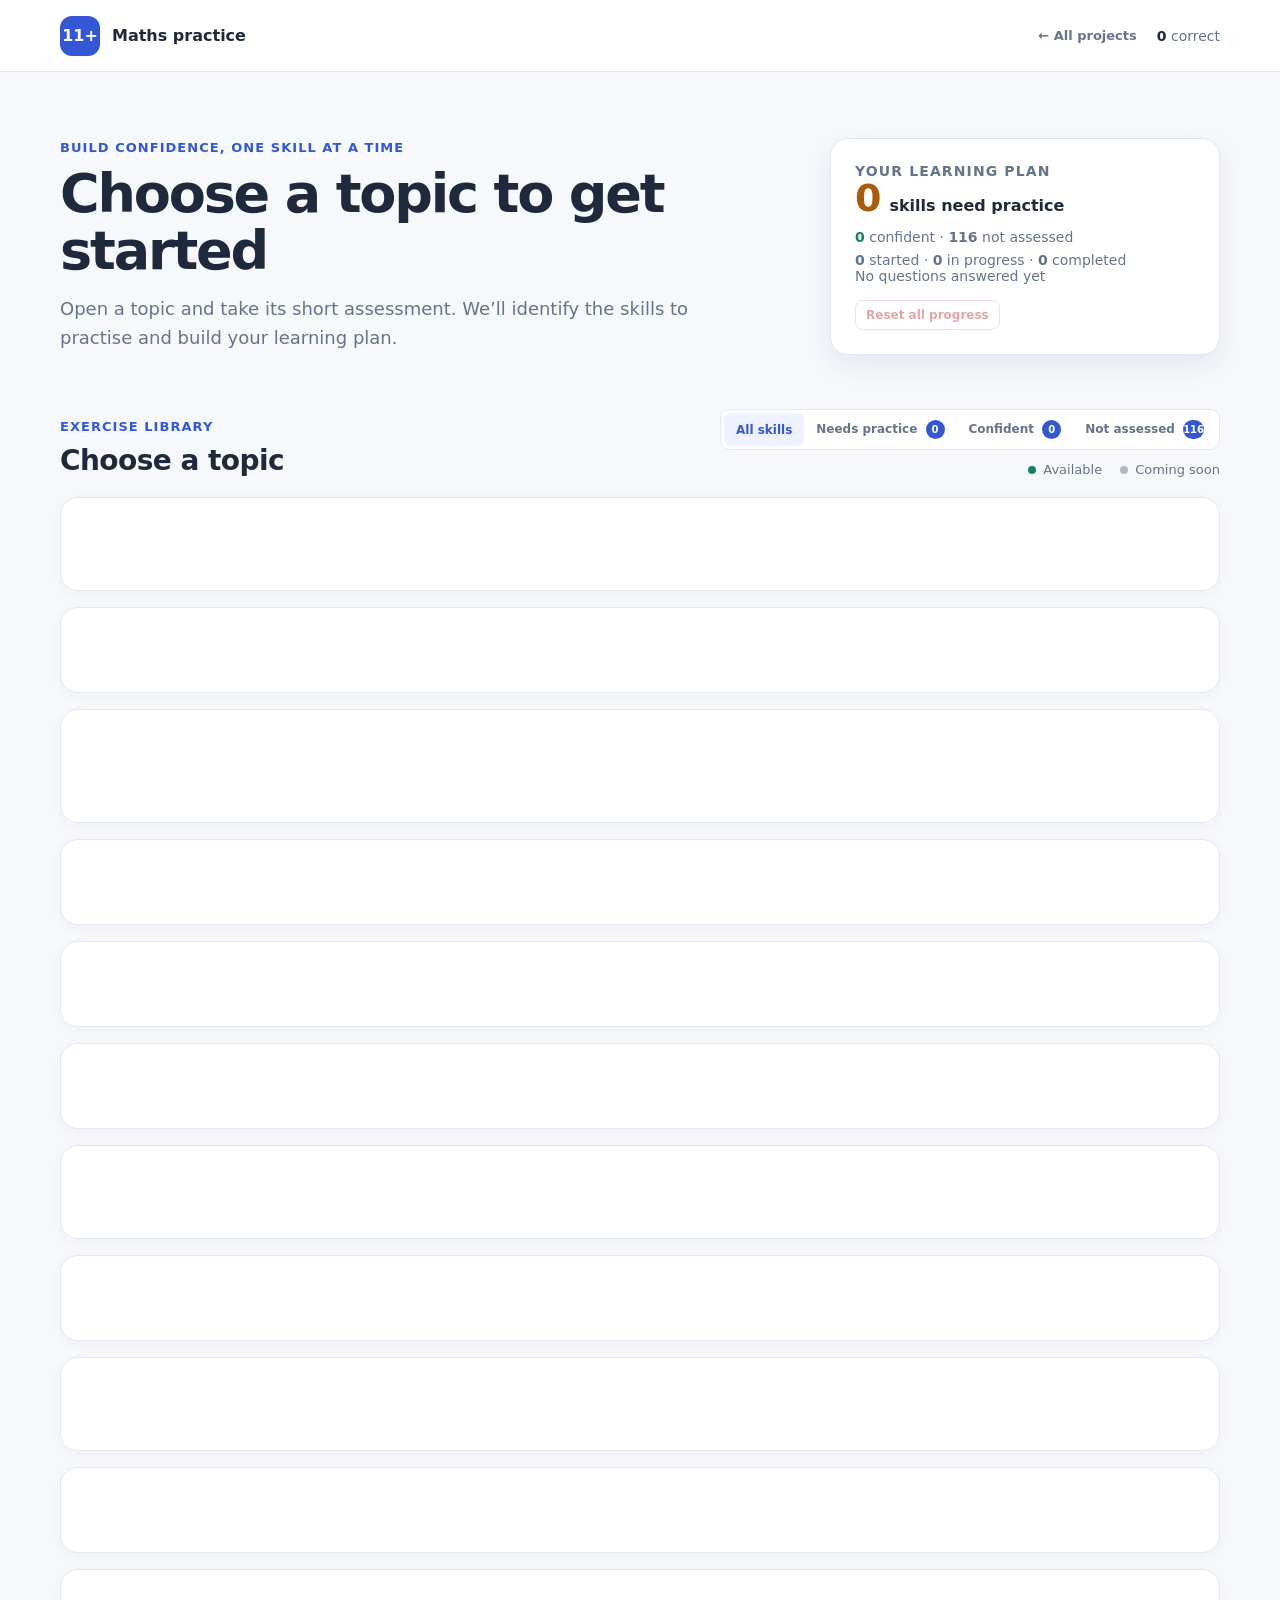
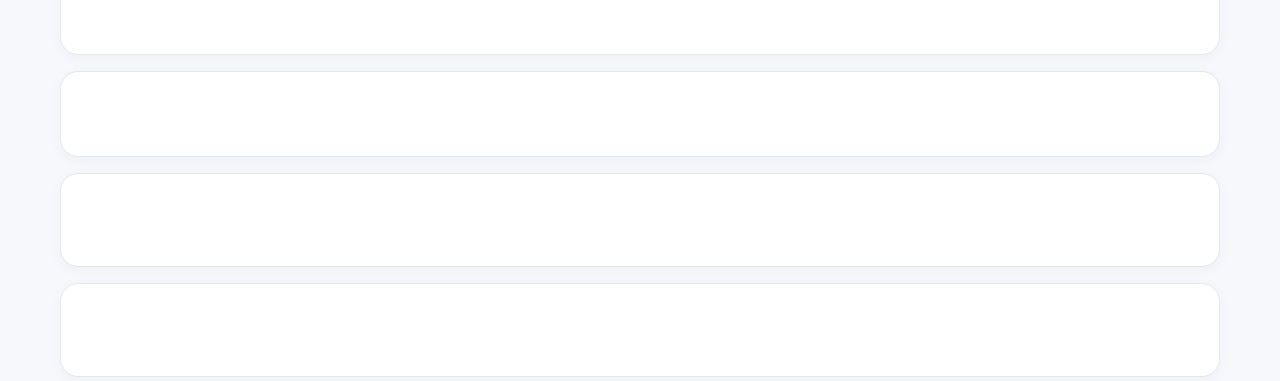
==== commit 9714627d: "Add projects backlink" ====
--- a/index.html
+++ b/index.html
@@ -13,8 +13,11 @@
         <span class="brand-mark" aria-hidden="true">11+</span>
         <span>Maths practice</span>
       </a>
-      <div class="header-score" aria-label="Your overall score">
-        <span id="header-correct">0</span> correct
+      <div class="header-actions">
+        <a class="projects-link" href="https://nadbordrozd.github.io/projects/">&larr; All projects</a>
+        <div class="header-score" aria-label="Your overall score">
+          <span id="header-correct">0</span> correct
+        </div>
       </div>
     </header>
 
--- a/styles.css
+++ b/styles.css
@@ -38,6 +38,9 @@
 
 .brand { display: flex; align-items: center; gap: 12px; color: var(--ink); text-decoration: none; font-weight: 750; }
 .brand-mark { display: grid; place-items: center; width: 40px; height: 40px; border-radius: 12px; background: var(--blue); color: white; }
+.header-actions { display: flex; align-items: center; gap: 20px; }
+.projects-link { color: var(--muted); font-size: 13px; font-weight: 700; text-decoration: none; }
+.projects-link:hover, .projects-link:focus-visible { color: var(--blue); }
 .header-score { color: var(--muted); font-size: 14px; }
 .header-score span { color: var(--ink); font-weight: 750; }
 
@@ -223,6 +226,8 @@
 
 @media (max-width: 760px) {
   .site-header { height: 64px; padding: 0 20px; }
+  .header-actions { gap: 12px; }
+  .projects-link { font-size: 12px; }
   #catalogue-view, .practice-view { width: min(100% - 28px, 1160px); }
   .hero { grid-template-columns: 1fr; gap: 28px; padding: 44px 0; }
   .catalogue-heading { display: block; }
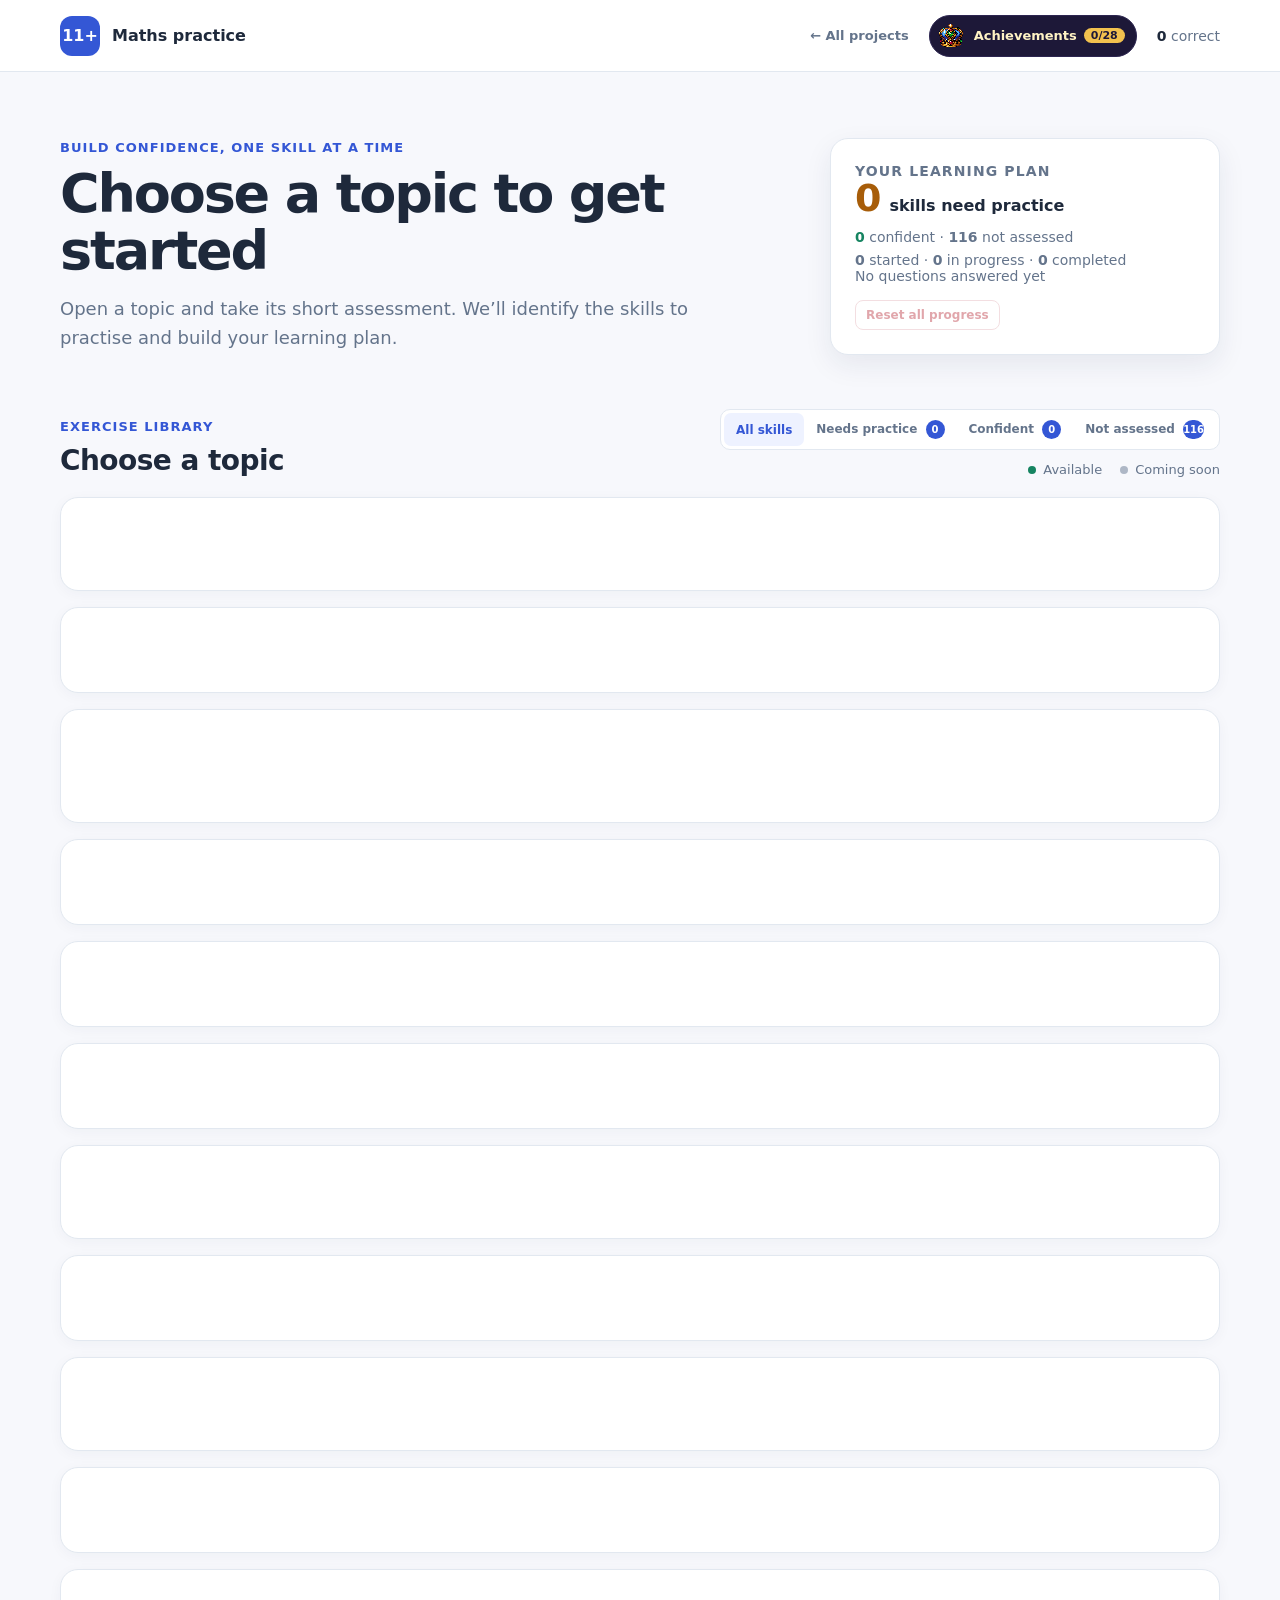
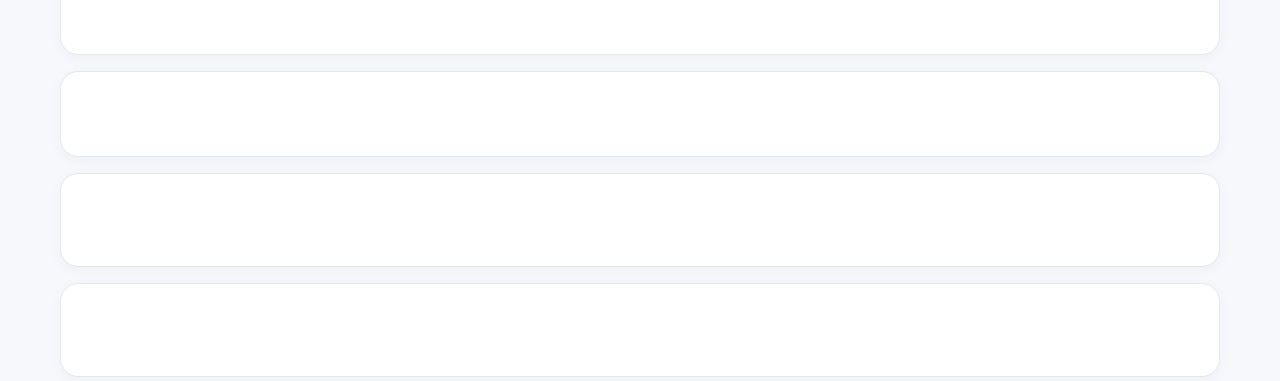
==== commit 6e1263c2: "Add achievements page with PixelLab pixel-art badges 28 achievements: a monster to tame for each com" ====
--- a/index.html
+++ b/index.html
@@ -15,6 +15,11 @@
       </a>
       <div class="header-actions">
         <a class="projects-link" href="https://nadbordrozd.github.io/projects/">&larr; All projects</a>
+        <a class="achievements-link" href="#achievements">
+          <img src="assets/badges/skills_all.png" alt="" width="32" height="32">
+          <span>Achievements</span>
+          <strong id="achievements-count"></strong>
+        </a>
         <div class="header-score" aria-label="Your overall score">
           <span id="header-correct">0</span> correct
         </div>
@@ -89,6 +94,7 @@
             <label><input type="radio" name="diagnostic-evaluation" value="known"> Confident</label>
           </fieldset>
           <div id="diagnostic-feedback" class="feedback" role="status" aria-live="polite" hidden></div>
+          <div id="diagnostic-solution" hidden></div>
           <div class="diagnostic-question-actions">
             <button id="diagnostic-skip-question" class="secondary-button" type="button">Skip question</button>
             <button id="diagnostic-next-question" class="primary-button" type="button" hidden>Next question →</button>
@@ -131,10 +137,43 @@
           <div id="question-visual" class="question-visual" hidden></div>
           <div id="answer-options" class="answer-options"></div>
           <div id="feedback" class="feedback" role="status" aria-live="polite" hidden></div>
+          <div id="solution" hidden></div>
           <button id="next-button" class="primary-button" type="button" hidden>Next question →</button>
         </div>
       </section>
     </main>
+
+    <main id="achievements-view" hidden>
+      <button id="achievements-back" class="back-button" type="button">← All exercises</button>
+      <section class="trophy-hero">
+        <div>
+          <p class="eyebrow">Trophy hall</p>
+          <h1>Achievements</h1>
+          <p>Complete skills to collect relics. Complete a whole topic to tame its monster. Every badge here is hand-crafted, if your hands are made of pixels.</p>
+        </div>
+        <div class="trophy-tally" aria-label="Achievements unlocked">
+          <strong><span id="achievements-earned">0</span><small> / <span id="achievements-total">0</span></small></strong>
+          <span>unlocked</span>
+          <div class="trophy-track"><span id="achievements-progress-bar"></span></div>
+        </div>
+      </section>
+      <section class="achievement-section">
+        <div class="achievement-section-heading">
+          <h2>Monster manual</h2>
+          <p>Finish every skill in a topic to tame its beast.</p>
+        </div>
+        <div id="achievements-beasts" class="achievement-grid"></div>
+      </section>
+      <section class="achievement-section">
+        <div class="achievement-section-heading">
+          <h2>Relics &amp; feats</h2>
+          <p>Milestones for skills completed, and for how you completed them.</p>
+        </div>
+        <div id="achievements-relics" class="achievement-grid"></div>
+      </section>
+    </main>
+
+    <div id="toast-stack" class="toast-stack" aria-live="polite"></div>
 
     <dialog id="archetype-dialog" class="archetype-dialog" aria-labelledby="archetype-dialog-title">
       <div class="dialog-header">
--- a/styles.css
+++ b/styles.css
@@ -240,3 +240,89 @@
 }
 
 @media (prefers-reduced-motion: reduce) { * { scroll-behavior: auto !important; transition: none !important; } }
+
+.solution { margin-top: 12px; padding: 12px 16px; border: 1px solid var(--line); border-radius: 11px; background: #fbfcff; }
+.solution summary { color: var(--blue-dark); font-weight: 800; cursor: pointer; }
+.solution ol { margin: 12px 0 2px; padding-left: 22px; }
+.solution li { margin-bottom: 10px; line-height: 1.5; }
+.solution li::marker { color: var(--muted); font-weight: 750; }
+.solution li > p { margin: 0; }
+.written-work { display: inline-block; max-width: 100%; margin: 8px 0 2px; padding: 9px 14px 10px; overflow-x: auto; border: 1px solid var(--line); border-radius: 9px; background: white; }
+.written-work figcaption { margin-bottom: 5px; color: var(--muted); font-size: 11px; font-weight: 800; letter-spacing: .05em; text-transform: uppercase; }
+.written-work table { border-collapse: collapse; font-family: ui-monospace, SFMono-Regular, Menlo, Consolas, monospace; font-size: 18px; font-variant-numeric: tabular-nums; }
+.written-work td { position: relative; width: 1.25em; height: 1.45em; padding: 0; text-align: center; white-space: nowrap; }
+.written-work td.rule { border-top: 2px solid var(--ink); }
+.written-work td.bus-top { border-top: 2px solid var(--ink); }
+.written-work td.bus-left { border-left: 2px solid var(--ink); }
+.written-work td.work-side { width: auto; padding-left: 14px; color: var(--muted); font-family: Inter, ui-sans-serif, system-ui, sans-serif; font-size: 12px; text-align: left; }
+.written-work sup { position: absolute; top: 0; left: -1px; color: var(--red); font-size: 10px; line-height: 1; }
+.written-work s { text-decoration-color: var(--red); text-decoration-thickness: 2px; }
+.written-work .work-carry td { height: 1.05em; color: var(--red); font-size: 12px; }
+.written-work .work-answer td:not(.work-side) { font-weight: 800; }
+.written-work p { margin: 7px 0 0; color: var(--muted); font-size: 12px; }
+
+/* Achievements: a dark "trophy hall" so the pixel-art badges glow. */
+.achievements-link { display: inline-flex; align-items: center; gap: 7px; padding: 4px 11px 4px 5px; border: 1px solid #2c2550; border-radius: 99px; color: #fff3c4; background: #1d1838; font-size: 13px; font-weight: 800; text-decoration: none; }
+.achievements-link:hover, .achievements-link:focus-visible { border-color: #f2c14e; box-shadow: 0 0 0 3px rgba(242, 193, 78, .25); }
+.achievements-link img { image-rendering: pixelated; }
+.achievements-link strong { padding: 1px 7px; border-radius: 99px; color: #1d1838; background: #f2c14e; font-size: 11px; }
+.achievements-link strong:empty { display: none; }
+
+#achievements-view { width: min(1160px, calc(100% - 40px)); margin: 0 auto; padding: 24px 0 70px; }
+.trophy-hero { display: grid; grid-template-columns: 1fr 260px; gap: 40px; align-items: center; margin: 14px 0 34px; padding: 34px 38px; border-radius: 22px; color: #e9e5ff;
+  background: radial-gradient(circle at 85% 20%, rgba(242, 193, 78, .22), transparent 42%), radial-gradient(circle at 10% 110%, rgba(120, 92, 255, .35), transparent 50%), #17122e;
+  box-shadow: 0 18px 40px rgba(23, 18, 46, .28); }
+.trophy-hero .eyebrow { color: #f2c14e; }
+.trophy-hero h1 { margin-bottom: 12px; color: white; font-size: clamp(34px, 5vw, 50px); letter-spacing: -.03em; }
+.trophy-hero p { max-width: 620px; margin-bottom: 0; color: #b9b2df; font-size: 17px; line-height: 1.55; }
+.trophy-tally { display: grid; gap: 4px; justify-items: start; }
+.trophy-tally strong { color: #f2c14e; font-size: 56px; line-height: 1; font-variant-numeric: tabular-nums; }
+.trophy-tally small { color: #8c84bd; font-size: 26px; }
+.trophy-tally > span { color: #b9b2df; font-weight: 750; text-transform: uppercase; letter-spacing: .1em; font-size: 12px; }
+.trophy-track, .achievement-track { width: 100%; height: 10px; overflow: hidden; border: 2px solid #3a3266; border-radius: 3px; background: #0f0b20; }
+.trophy-track { margin-top: 10px; }
+.trophy-track span, .achievement-track span { display: block; height: 100%; background: repeating-linear-gradient(90deg, #f2c14e 0 6px, #e0a92e 6px 8px); }
+
+.achievement-section { margin-bottom: 38px; }
+.achievement-section-heading { display: flex; align-items: baseline; justify-content: space-between; gap: 20px; margin-bottom: 16px; }
+.achievement-section-heading h2 { margin: 0; font-size: 26px; letter-spacing: -.02em; }
+.achievement-section-heading p { margin: 0; color: var(--muted); }
+.achievement-grid { display: grid; grid-template-columns: repeat(auto-fill, minmax(330px, 1fr)); gap: 14px; }
+
+.achievement-card { display: grid; grid-template-columns: 128px 1fr; gap: 16px; align-items: center; padding: 14px 16px 14px 14px; border: 2px solid #2c2550; border-radius: 16px; color: #e9e5ff; background: #1d1838; }
+.achievement-plinth { display: grid; place-items: center; width: 128px; height: 128px; border-radius: 12px; background: radial-gradient(circle at 50% 55%, #2d2656 0 40%, #1a1533 70%); }
+.achievement-plinth img { width: 128px; height: 128px; image-rendering: pixelated; }
+.achievement-copy h3 { margin: 0 0 6px; color: white; font-size: 17px; letter-spacing: -.01em; }
+.achievement-requirement { margin: 0 0 8px; color: #f2c14e; font-size: 13px; font-weight: 750; line-height: 1.4; }
+.achievement-flavour { margin: 0 0 10px; color: #b9b2df; font-size: 13px; font-style: italic; line-height: 1.45; }
+.achievement-status { display: flex; align-items: center; gap: 10px; color: #8c84bd; font-size: 12px; font-weight: 800; letter-spacing: .05em; text-transform: uppercase; }
+.achievement-status .achievement-track { flex: 1; height: 9px; }
+.achievement-count { white-space: nowrap; font-variant-numeric: tabular-nums; }
+
+.achievement-card.earned { border-color: #f2c14e; background: linear-gradient(160deg, #2a2050, #1d1838 60%); box-shadow: 0 0 0 1px rgba(242, 193, 78, .25), 0 10px 26px rgba(242, 193, 78, .12); }
+.achievement-card.earned .achievement-plinth { background: radial-gradient(circle at 50% 55%, rgba(255, 214, 110, .55) 0 22%, rgba(242, 193, 78, .18) 45%, #1a1533 72%); }
+.achievement-card.earned .achievement-status { color: #7be0a6; }
+.achievement-card.earned:hover .achievement-plinth img { animation: badge-bob .9s steps(4) infinite alternate; }
+.achievement-card.locked .achievement-plinth img { filter: brightness(0); opacity: .55; }
+.achievement-card.locked h3 { color: #cfc9f0; }
+@keyframes badge-bob { from { transform: translateY(0); } to { transform: translateY(-6px); } }
+
+.toast-stack { position: fixed; right: 20px; bottom: 20px; z-index: 50; display: grid; gap: 10px; }
+.achievement-toast { display: flex; align-items: center; gap: 12px; padding: 8px 18px 8px 8px; border: 2px solid #f2c14e; border-radius: 14px; color: white; background: #1d1838; box-shadow: 0 14px 34px rgba(23, 18, 46, .4); text-align: left; cursor: pointer; animation: toast-in .35s ease-out; }
+.achievement-toast img { image-rendering: pixelated; border-radius: 9px; background: radial-gradient(circle, rgba(255, 214, 110, .5) 0 30%, #1a1533 72%); }
+.achievement-toast small { display: block; color: #f2c14e; font-size: 11px; font-weight: 800; letter-spacing: .08em; text-transform: uppercase; }
+.achievement-toast strong { font-size: 16px; }
+.achievement-toast.leaving { opacity: 0; transform: translateY(10px); transition: opacity .5s, transform .5s; }
+@keyframes toast-in { from { opacity: 0; transform: translateY(16px) scale(.96); } to { opacity: 1; transform: none; } }
+
+@media (max-width: 760px) {
+  .achievements-link span { display: none; }
+  .projects-link { display: none; }
+  .trophy-hero { grid-template-columns: 1fr; padding: 26px 22px; gap: 20px; }
+  .achievement-section-heading { display: block; }
+  .achievement-section-heading p { margin-top: 4px; }
+  .achievement-grid { grid-template-columns: 1fr; }
+  .achievement-card { grid-template-columns: 96px 1fr; }
+  .achievement-plinth, .achievement-plinth img { width: 96px; height: 96px; }
+}
+@media (prefers-reduced-motion: reduce) { .achievement-card.earned:hover .achievement-plinth img, .achievement-toast { animation: none; } }
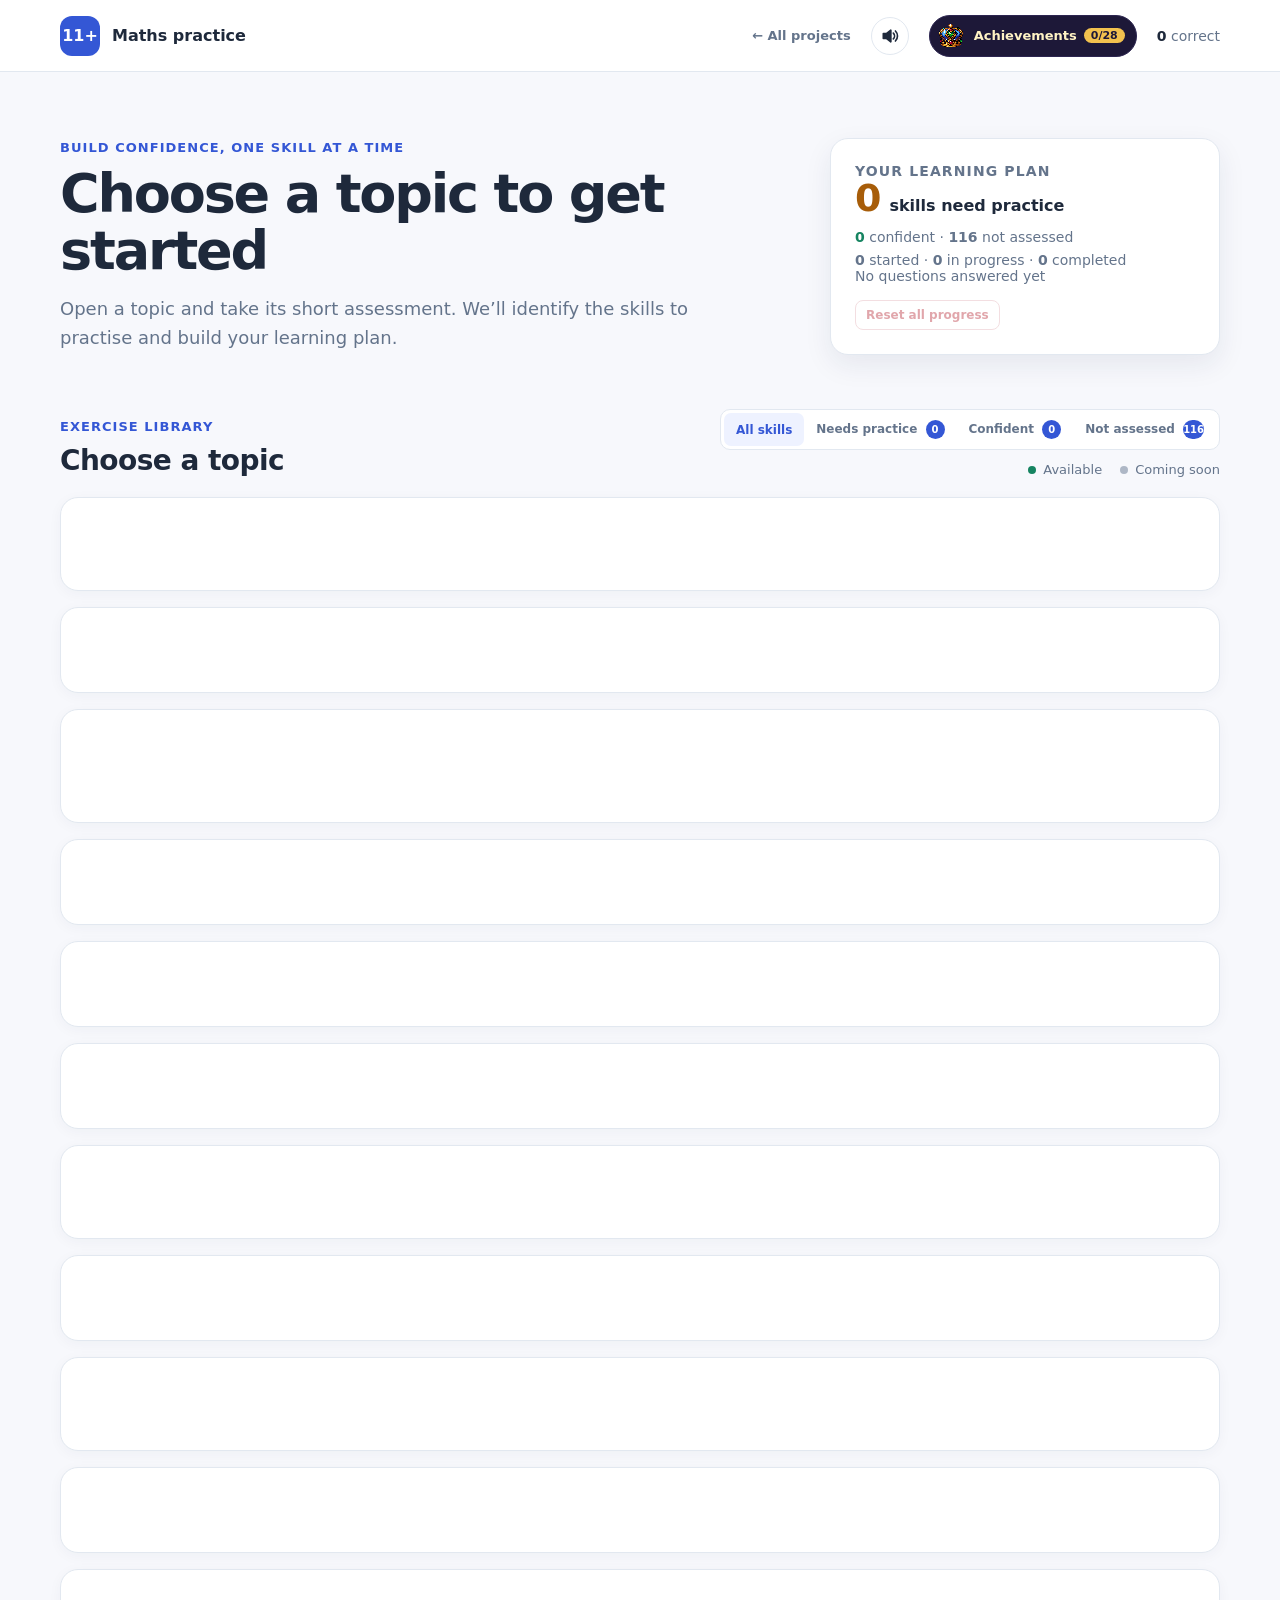
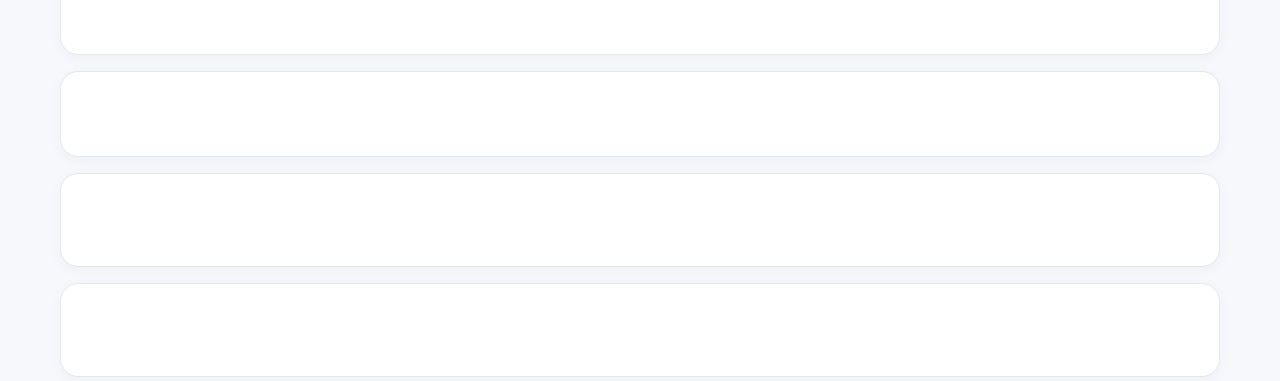
==== commit 603f4dc6: "Add chiptune sound effects with a mute toggle ElevenLabs text-to-sound effects for correct and wrong" ====
--- a/index.html
+++ b/index.html
@@ -15,6 +15,9 @@
       </a>
       <div class="header-actions">
         <a class="projects-link" href="https://nadbordrozd.github.io/projects/">&larr; All projects</a>
+        <button id="sound-toggle" class="sound-toggle" type="button" aria-pressed="true">
+          <svg viewBox="0 0 24 24" aria-hidden="true"><path class="speaker" d="M4 9h4l5-4v14l-5-4H4z"/><path class="waves" d="M16 8.5a5 5 0 0 1 0 7M18.5 6a8.5 8.5 0 0 1 0 12"/><path class="mute" d="M16 9l6 6M22 9l-6 6"/></svg>
+        </button>
         <a class="achievements-link" href="#achievements">
           <img src="assets/badges/skills_all.png" alt="" width="32" height="32">
           <span>Achievements</span>
--- a/styles.css
+++ b/styles.css
@@ -326,3 +326,11 @@
   .achievement-plinth, .achievement-plinth img { width: 96px; height: 96px; }
 }
 @media (prefers-reduced-motion: reduce) { .achievement-card.earned:hover .achievement-plinth img, .achievement-toast { animation: none; } }
+
+.sound-toggle { display: grid; place-items: center; width: 38px; height: 38px; padding: 0; border: 1px solid var(--line); border-radius: 99px; color: var(--ink); background: white; cursor: pointer; }
+.sound-toggle:hover, .sound-toggle:focus-visible { border-color: var(--blue); color: var(--blue); }
+.sound-toggle svg { width: 20px; height: 20px; fill: none; stroke: currentColor; stroke-width: 2; stroke-linecap: round; stroke-linejoin: round; }
+.sound-toggle .speaker { fill: currentColor; }
+.sound-toggle[aria-pressed="true"] .mute, .sound-toggle[aria-pressed="false"] .waves { display: none; }
+.sound-toggle[aria-pressed="false"] { color: var(--muted); background: #f1f3f8; }
+@media (max-width: 760px) { .header-actions { gap: 10px; } }
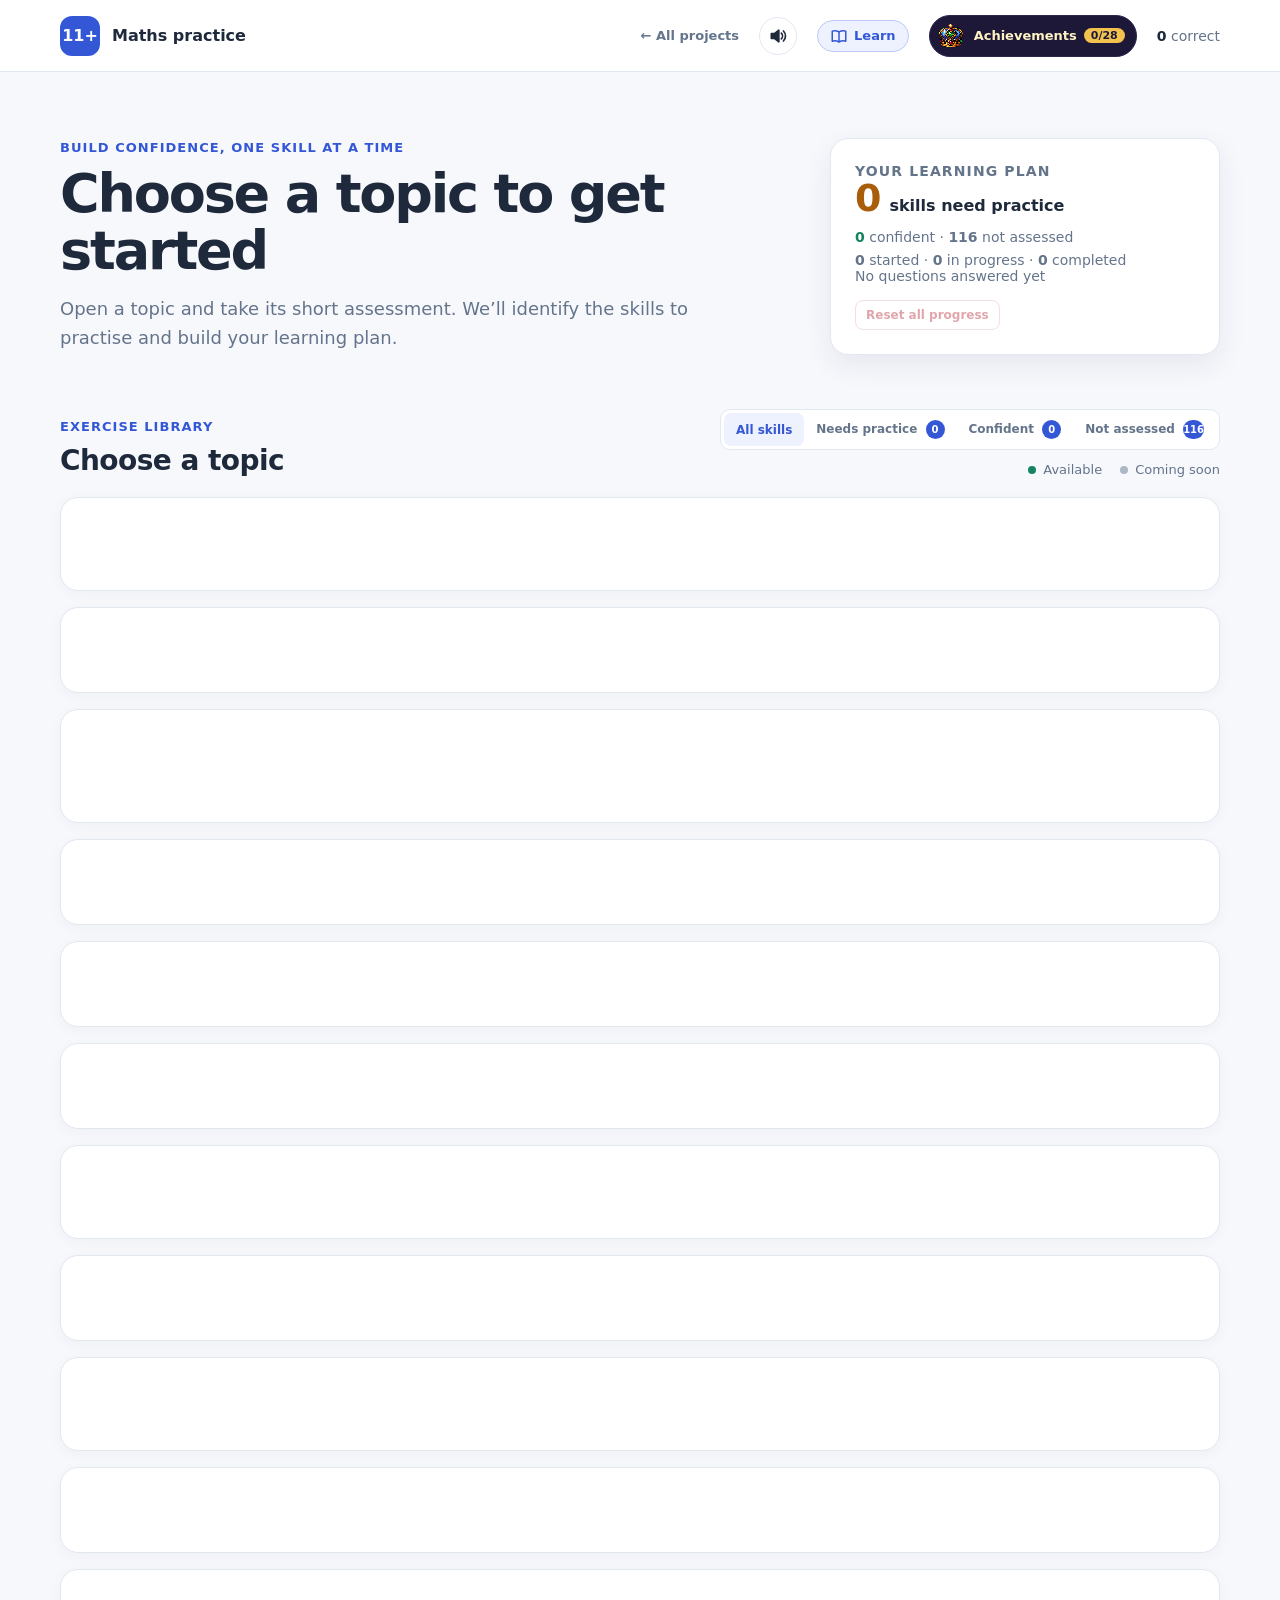
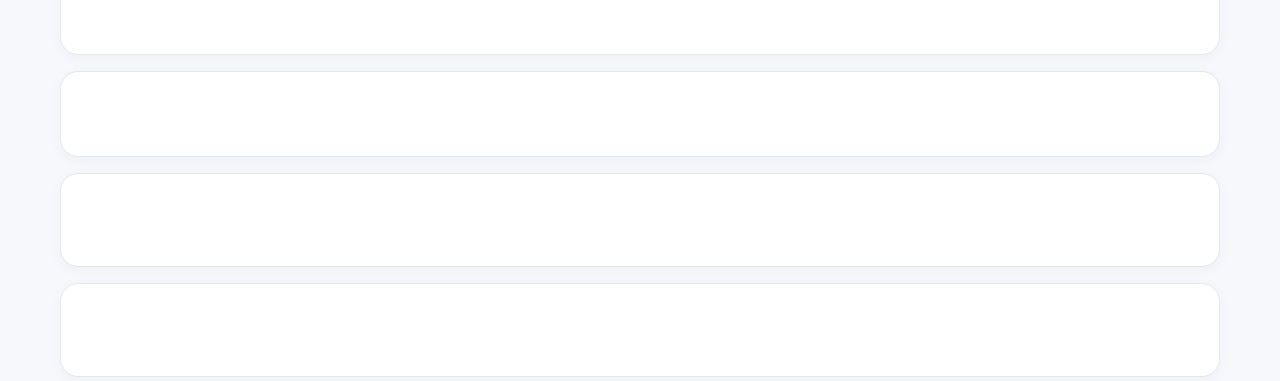
==== commit aae5ace9: "Add Learn pages for every skill; return to the topic after finishing a skill - 115 Learn pages cover" ====
--- a/index.html
+++ b/index.html
@@ -5,6 +5,9 @@
     <meta name="viewport" content="width=device-width, initial-scale=1.0" />
     <meta name="description" content="Friendly, focused 11+ maths practice." />
     <title>Eleven Plus Maths</title>
+    <link rel="icon" href="assets/favicon.svg" type="image/svg+xml" />
+    <link rel="icon" href="assets/favicon-32.png" type="image/png" sizes="32x32" />
+    <link rel="apple-touch-icon" href="assets/apple-touch-icon.png" />
     <link rel="stylesheet" href="styles.css" />
   </head>
   <body>
@@ -18,6 +21,10 @@
         <button id="sound-toggle" class="sound-toggle" type="button" aria-pressed="true">
           <svg viewBox="0 0 24 24" aria-hidden="true"><path class="speaker" d="M4 9h4l5-4v14l-5-4H4z"/><path class="waves" d="M16 8.5a5 5 0 0 1 0 7M18.5 6a8.5 8.5 0 0 1 0 12"/><path class="mute" d="M16 9l6 6M22 9l-6 6"/></svg>
         </button>
+        <a class="learn-link" href="#learn">
+          <svg viewBox="0 0 24 24" aria-hidden="true"><path d="M3 5.5C5.5 4.5 8.5 4.5 12 6.5c3.5-2 6.5-2 9-1V19c-2.5-1-5.5-1-9 1-3.5-2-6.5-2-9-1z"/><path d="M12 6.5V20"/></svg>
+          <span>Learn</span>
+        </a>
         <a class="achievements-link" href="#achievements">
           <img src="assets/badges/skills_all.png" alt="" width="32" height="32">
           <span>Achievements</span>
@@ -125,6 +132,7 @@
           <span id="practice-score"></span>
         </div>
         <h1 id="practice-title"></h1>
+        <a id="practice-learn" class="practice-learn" href="#learn" hidden>📖 Learn this skill</a>
         <div class="skill-progress" aria-label="Skill completion progress">
           <div class="skill-progress-label">
             <strong>Skill progress</strong>
@@ -174,6 +182,11 @@
         </div>
         <div id="achievements-relics" class="achievement-grid"></div>
       </section>
+    </main>
+
+    <main id="learn-view" hidden>
+      <button id="learn-back" class="back-button" type="button">← All exercises</button>
+      <div id="learn-root"></div>
     </main>
 
     <div id="toast-stack" class="toast-stack" aria-live="polite"></div>
@@ -212,6 +225,12 @@
               <p class="topic-plan-copy"></p>
               <button class="topic-practice-button" type="button">Practise recommended skill →</button>
             </div>
+            <div class="topic-workflow-card learn-step">
+              <p class="step-label">Learn</p>
+              <h3>Read how it works</h3>
+              <p class="topic-learn-copy"></p>
+              <a class="topic-learn-link" href="#learn">Open the Learn pages →</a>
+            </div>
           </div>
           <div class="exercise-grid"></div>
         </div>
--- a/styles.css
+++ b/styles.css
@@ -84,7 +84,7 @@
 .dot.inactive { background: #aeb7c6; }
 
 .topic-list { display: grid; gap: 16px; padding-bottom: 72px; }
-.topic-section { overflow: hidden; content-visibility: auto; contain-intrinsic-size: auto 420px; background: var(--paper); border: 1px solid var(--line); border-radius: 18px; box-shadow: 0 3px 14px rgba(28, 42, 76, .04); }
+.topic-section { scroll-margin-top: 16px; overflow: hidden; content-visibility: auto; contain-intrinsic-size: auto 420px; background: var(--paper); border: 1px solid var(--line); border-radius: 18px; box-shadow: 0 3px 14px rgba(28, 42, 76, .04); }
 .topic-header { width: 100%; min-height: 84px; padding: 18px 22px; border: 0; display: grid; grid-template-columns: 46px 1fr auto 24px; gap: 14px; align-items: center; text-align: left; color: inherit; background: transparent; cursor: pointer; }
 .topic-header:hover { background: #fbfcff; }
 .topic-icon { display: grid; place-items: center; width: 44px; height: 44px; border-radius: 13px; background: var(--topic-pale); color: var(--topic-color); font-weight: 800; }
@@ -96,7 +96,7 @@
 .topic-header[aria-expanded="false"] .chevron { transform: rotate(180deg); }
 .topic-header[aria-expanded="false"] + .topic-content { display: none; }
 
-.topic-dashboard { margin: 0 22px 16px 82px; display: grid; grid-template-columns: 1fr 1fr; gap: 12px; }
+.topic-dashboard { margin: 0 22px 16px 82px; display: grid; grid-template-columns: repeat(auto-fit, minmax(200px, 1fr)); gap: 12px; }
 .topic-workflow-card { min-height: 168px; padding: 18px; display: flex; flex-direction: column; align-items: start; border: 1px solid var(--line); border-radius: 13px; background: #fafbfe; }
 .topic-workflow-card.assessment-step { border-color: #bdc9f5; background: var(--blue-pale); }
 .topic-workflow-card.practice-step { border-color: #d9dee8; background: white; }
@@ -228,7 +228,7 @@
   .site-header { height: 64px; padding: 0 20px; }
   .header-actions { gap: 12px; }
   .projects-link { font-size: 12px; }
-  #catalogue-view, .practice-view { width: min(100% - 28px, 1160px); }
+  #catalogue-view, .practice-view, #learn-view { width: min(100% - 28px, 1160px); }
   .hero { grid-template-columns: 1fr; gap: 28px; padding: 44px 0; }
   .catalogue-heading { display: block; }
   .catalogue-tools { margin-top: 16px; justify-items: start; }
@@ -334,3 +334,92 @@
 .sound-toggle[aria-pressed="true"] .mute, .sound-toggle[aria-pressed="false"] .waves { display: none; }
 .sound-toggle[aria-pressed="false"] { color: var(--muted); background: #f1f3f8; }
 @media (max-width: 760px) { .header-actions { gap: 10px; } }
+
+/* Learn pages */
+.learn-link { display: inline-flex; align-items: center; gap: 6px; padding: 6px 12px; border: 1px solid #bfcaf5; border-radius: 99px; color: var(--blue); background: var(--blue-pale); font-size: 13px; font-weight: 800; text-decoration: none; }
+.learn-link:hover, .learn-link:focus-visible { border-color: var(--blue); }
+.learn-link svg { width: 18px; height: 18px; fill: none; stroke: currentColor; stroke-width: 2; stroke-linejoin: round; }
+.topic-workflow-card.learn-step { border-color: #d9dee8; background: white; }
+.topic-learn-link { margin-top: auto; padding: 9px 12px; border-radius: 8px; color: var(--blue); background: var(--blue-pale); font-size: 12px; font-weight: 800; text-decoration: none; }
+.topic-learn-link:hover { color: white; background: var(--blue); }
+a.card-action { text-decoration: none; }
+.card-action.learn-action { color: var(--blue); border-color: #bfcaf5; }
+.practice-learn { display: inline-block; margin: -14px 0 22px; color: var(--blue); font-size: 14px; font-weight: 750; text-decoration: none; }
+.practice-learn:hover { text-decoration: underline; }
+.learn-more { margin: 8px 0 2px; padding-top: 10px; border-top: 1px solid var(--line); color: var(--muted); font-size: 14px; }
+.learn-more a { color: var(--blue); font-weight: 750; }
+
+#learn-view { width: min(1160px, calc(100% - 40px)); margin: 0 auto; padding: 40px 0 80px; }
+.learn-hero { margin: 18px 0 26px; }
+.learn-hero h1 { margin-bottom: 10px; font-size: clamp(32px, 5vw, 44px); letter-spacing: -.03em; }
+.learn-hero p:not(.eyebrow) { max-width: 720px; color: var(--muted); line-height: 1.6; }
+.learn-tools { display: flex; flex-wrap: wrap; align-items: center; gap: 14px; margin-top: 18px; color: var(--muted); font-size: 13px; }
+.learn-search { width: min(360px, 100%); padding: 11px 14px; border: 1px solid var(--line); border-radius: 10px; font: inherit; }
+.learn-search:focus { outline: 2px solid var(--blue-pale); border-color: var(--blue); }
+.learn-topics { display: grid; gap: 18px; }
+.learn-topic { scroll-margin-top: 16px; padding: 20px 22px 22px; border: 1px solid var(--line); border-radius: 18px; background: white; }
+.learn-topic.focused { border-color: var(--topic-color); box-shadow: 0 0 0 3px var(--topic-pale); }
+.learn-topic h2 { display: flex; align-items: center; gap: 14px; margin: 0 0 16px; font-size: 19px; }
+.learn-topic h2 small { display: block; margin-top: 3px; color: var(--muted); font-size: 13px; font-weight: 500; }
+.learn-grid { display: grid; grid-template-columns: repeat(auto-fill, minmax(250px, 1fr)); gap: 10px; }
+.learn-card { position: relative; display: grid; gap: 5px; padding: 14px 16px; border: 1px solid var(--line); border-left: 4px solid var(--topic-color, var(--blue)); border-radius: 12px; color: var(--ink); background: #fbfcff; text-decoration: none; }
+.learn-card:hover { border-color: var(--topic-color, var(--blue)); transform: translateY(-1px); box-shadow: 0 6px 16px rgba(28, 42, 76, .08); }
+.learn-card strong { padding-right: 20px; font-size: 15px; }
+.learn-card small { color: var(--muted); font-size: 13px; line-height: 1.45; }
+.learn-read, .learn-done { color: var(--green); font-weight: 800; }
+.learn-read { position: absolute; top: 12px; right: 13px; }
+
+.learn-page { width: min(760px, 100%); margin: 24px auto 0; }
+.crumbs { color: var(--muted); font-size: 13px; }
+.crumbs a { color: var(--blue); font-weight: 700; text-decoration: none; }
+.t-head { margin: 12px 0 20px; padding-left: 16px; border-left: 5px solid var(--topic-color, var(--blue)); }
+.t-head h1 { margin: 0 0 8px; font-size: clamp(28px, 5vw, 38px); letter-spacing: -.03em; line-height: 1.15; }
+.t-head .lead { margin: 0; color: var(--muted); font-size: 17px; line-height: 1.5; }
+.t-before { margin-bottom: 22px; padding: 12px 16px; border-radius: 12px; color: #33415c; background: var(--topic-pale, var(--blue-pale)); font-size: 14px; }
+.t-before ul { margin: 6px 0 0; padding-left: 20px; }
+.t-before a, .t-body a.t-link, .t-next a { color: var(--blue); font-weight: 700; }
+.t-body { font-size: 17px; line-height: 1.65; }
+.t-body h2 { margin: 30px 0 10px; font-size: 23px; letter-spacing: -.01em; }
+.t-body h3 { margin: 22px 0 8px; font-size: 18px; }
+.t-body p { margin: 0 0 14px; }
+.t-body ul, .t-body ol { margin: 0 0 14px; padding-left: 24px; }
+.t-body li { margin-bottom: 6px; }
+.t-steps li::marker { color: var(--topic-color, var(--blue)); font-weight: 800; }
+.t-key { margin: 18px 0; padding: 16px 18px; border: 2px solid var(--topic-color, var(--blue)); border-radius: 14px; background: white; }
+.t-key-title { margin-bottom: 6px; color: var(--topic-color, var(--blue)); font-size: 12px; font-weight: 850; letter-spacing: .08em; text-transform: uppercase; }
+.t-key p:last-child, .t-key ul:last-child { margin-bottom: 0; }
+.t-display { margin: 10px 0; font-size: 21px; font-weight: 700; text-align: center; }
+.t-note, .t-mistake { margin: 16px 0; padding: 12px 16px; border-radius: 12px; font-size: 15px; line-height: 1.55; }
+.t-note { color: #0f5a43; background: var(--green-pale); }
+.t-mistake { color: #8a2a33; background: #fff1f2; }
+.t-figure { margin: 16px 0; }
+.t-figure .t-visual { padding: 12px; overflow-x: auto; border: 1px solid var(--line); border-radius: 12px; background: #fbfcff; }
+.t-figure .t-visual svg { display: block; width: 100%; max-width: 560px; height: auto; margin: 0 auto; }
+.t-figure figcaption { margin-top: 6px; color: var(--muted); font-size: 13px; text-align: center; }
+.t-written { margin: 6px 0; }
+.t-cols { display: grid; grid-template-columns: repeat(auto-fit, minmax(220px, 1fr)); gap: 14px; }
+.t-table { margin: 12px 0 16px; border-collapse: collapse; font-size: 15px; }
+.t-table th, .t-table td { padding: 7px 12px; border: 1px solid #cfd7e5; text-align: center; }
+.t-table th { background: var(--topic-pale, var(--blue-pale)); }
+.t-example { margin: 18px 0; padding: 16px 18px; border: 1px solid var(--line); border-radius: 14px; background: white; box-shadow: 0 2px 10px rgba(28, 42, 76, .04); }
+.t-example-title { color: var(--topic-color, var(--blue)); font-size: 12px; font-weight: 850; letter-spacing: .08em; text-transform: uppercase; }
+.t-example-q { margin: 6px 0 8px; font-weight: 700; }
+.t-example-steps { margin: 8px 0; }
+.t-example-a { padding-top: 8px; border-top: 1px dashed var(--line); }
+.frac { display: inline-flex; flex-direction: column; align-items: center; margin: 0 2px; font-size: .82em; line-height: 1.1; vertical-align: middle; }
+.frac > span:first-child { padding: 0 2px; border-bottom: 1.5px solid currentColor; }
+.mixed { white-space: nowrap; }
+.t-link-missing { color: var(--muted); }
+.t-try { margin-top: 34px; padding: clamp(20px, 4vw, 30px); border: 1px solid var(--line); border-top: 4px solid var(--topic-color, var(--blue)); border-radius: 18px; background: white; }
+.t-try h2 { margin: 0 0 8px; font-size: 14px; color: var(--muted); letter-spacing: .08em; text-transform: uppercase; }
+.t-try-prompt { margin: 4px 0 20px; font-size: 21px; line-height: 1.4; }
+.t-try-actions .secondary-button { width: auto; padding: 10px 16px; }
+.t-practise { display: grid; gap: 8px; margin-top: 16px; }
+.t-practise .primary-button { margin-top: 0; }
+.t-next { margin-top: 34px; }
+.t-next h2 { font-size: 20px; }
+@media (max-width: 760px) {
+  .learn-link span { display: none; }
+  .learn-link { padding: 6px; }
+  .t-body { font-size: 16px; }
+}
